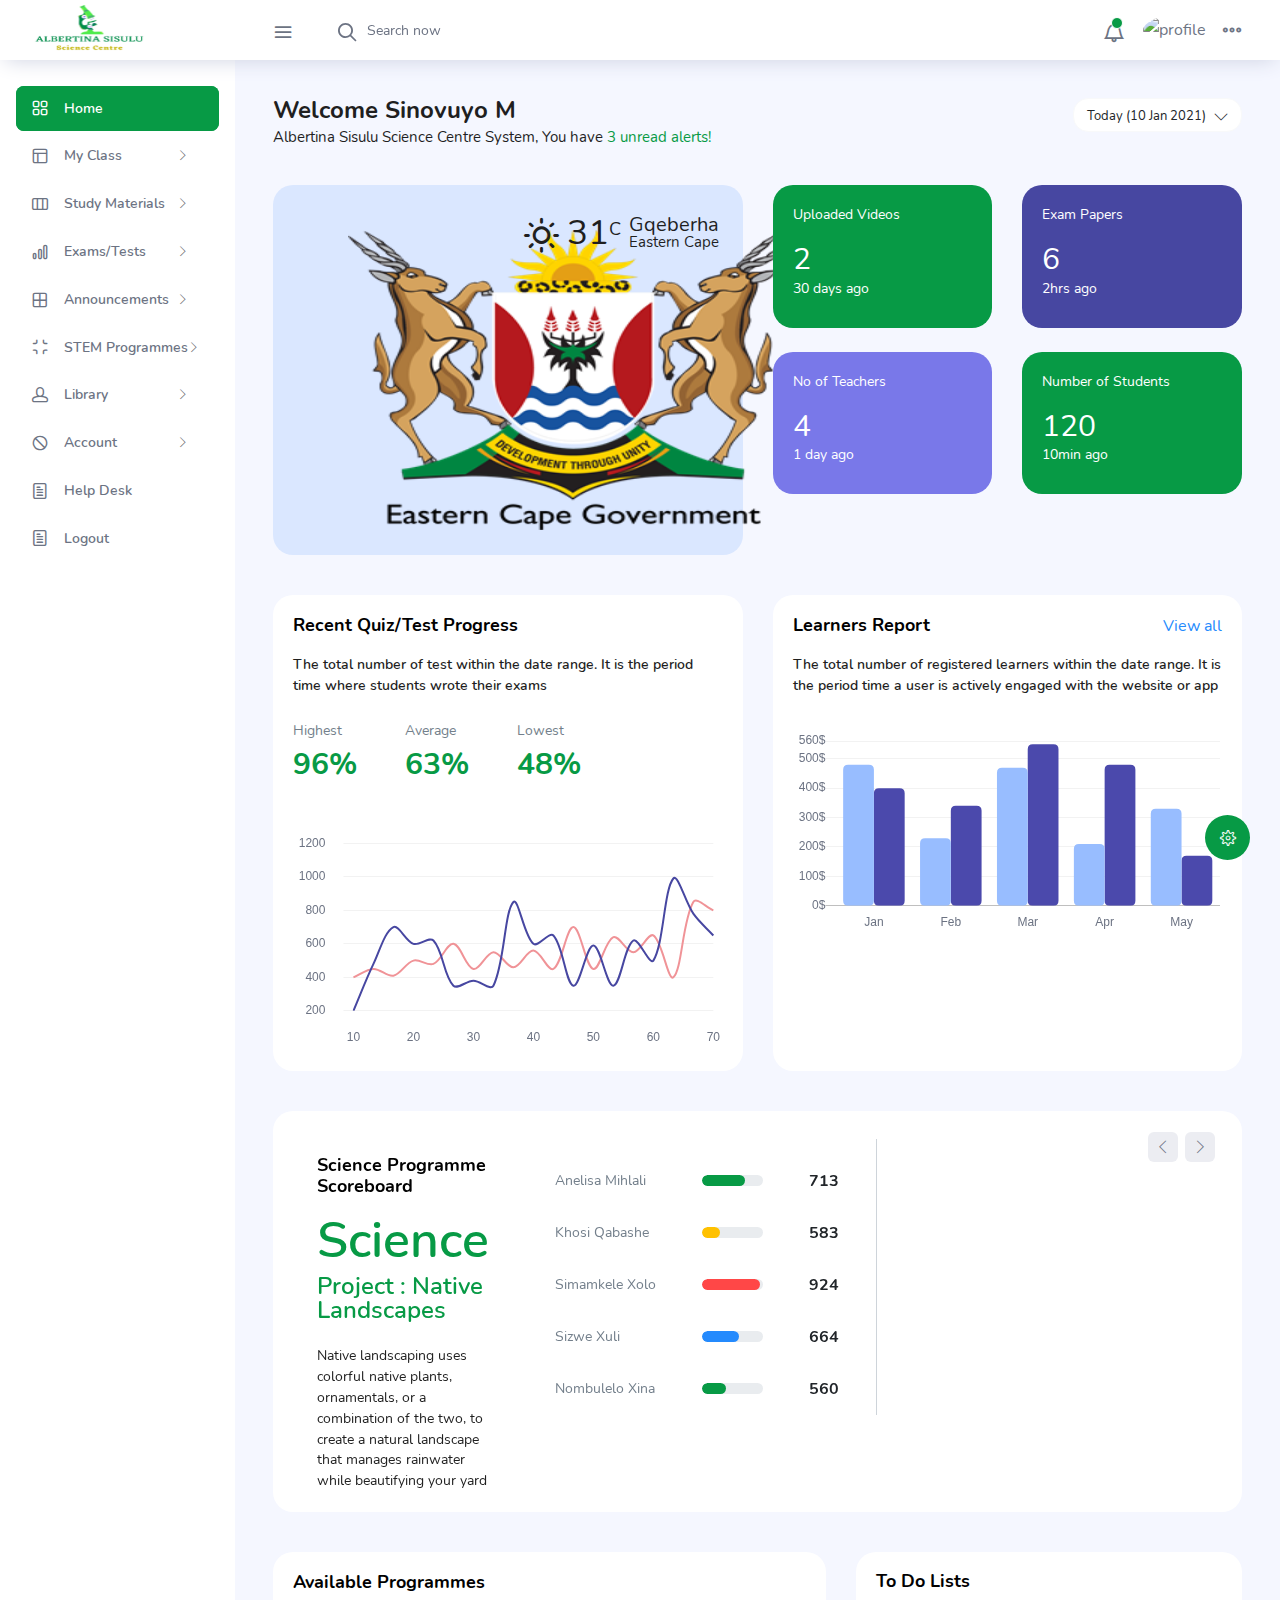
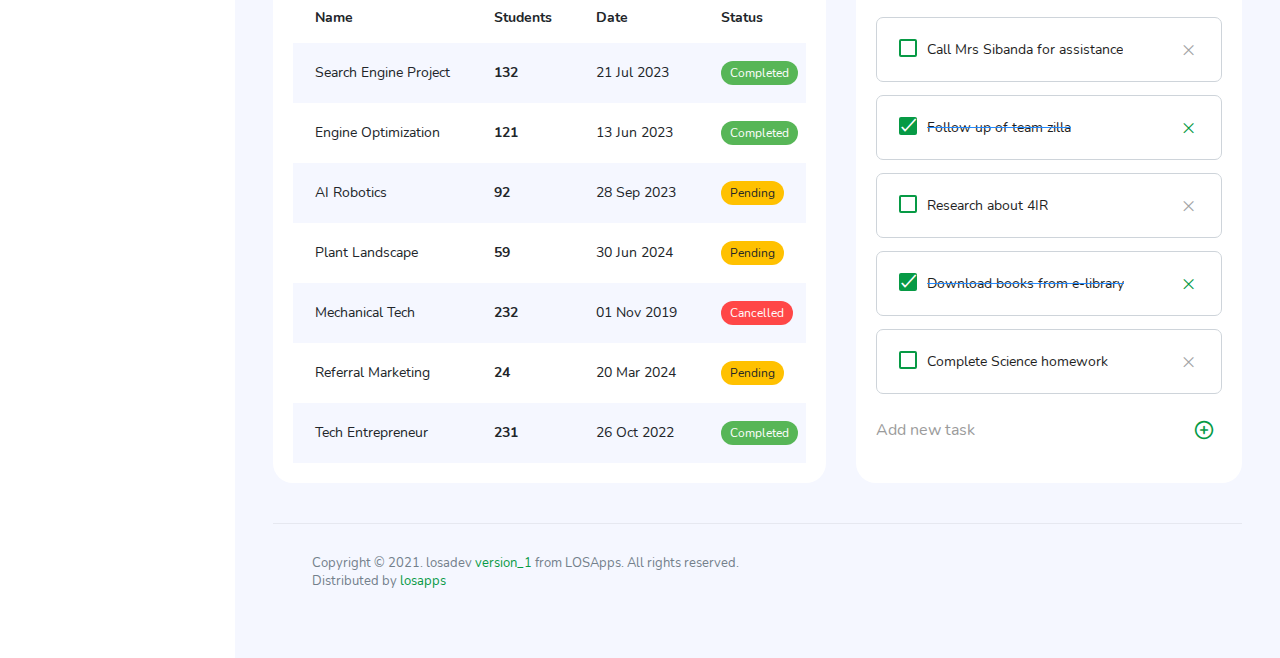
==== index.html @ e1e59cc5 "Fixed slideshow" ====
<!DOCTYPE html>
<html lang="en">

<head>
  <!-- Required meta tags -->
  <meta charset="utf-8">
  <meta name="viewport" content="width=device-width, initial-scale=1, shrink-to-fit=no">
  <title>Centre</title>
  <!-- plugins:css -->
  <link rel="stylesheet" href="vendors/feather/feather.css">
  <link rel="stylesheet" href="vendors/ti-icons/css/themify-icons.css">
  <link rel="stylesheet" href="vendors/css/vendor.bundle.base.css">
  <!-- endinject -->
  <!-- Plugin css for this page -->
  <link rel="stylesheet" href="vendors/datatables.net-bs4/dataTables.bootstrap4.css">
  <link rel="stylesheet" href="vendors/ti-icons/css/themify-icons.css">
  <link rel="stylesheet" type="text/css" href="js/select.dataTables.min.css">
  <!-- End plugin css for this page -->
  <!-- inject:css -->
  <link rel="stylesheet" href="css/vertical-layout-light/style.css">
  <!-- endinject -->
  <link rel="shortcut icon" href="images/favicon.png" />
</head>
<body>
  <div class="container-scroller">
    <!-- partial:partials/_navbar.html -->
    <nav class="navbar col-lg-12 col-12 p-0 fixed-top d-flex flex-row">
      <div class="text-center navbar-brand-wrapper d-flex align-items-center justify-content-center">
        <a class="navbar-brand brand-logo mr-5" href="index.html"><img src="images/logo.png" style="width: 150px;height: 55px;" class="mr-2" alt="logo"/></a>
        <a class="navbar-brand brand-logo-mini" href="index.html"><img src="images/logo.png" alt="logo"/></a>
      </div>
      <div class="navbar-menu-wrapper d-flex align-items-center justify-content-end">
        <button class="navbar-toggler navbar-toggler align-self-center" type="button" data-toggle="minimize">
          <span class="icon-menu"></span>
        </button>
        <ul class="navbar-nav mr-lg-2">
          <li class="nav-item nav-search d-none d-lg-block">
            <div class="input-group">
              <div class="input-group-prepend hover-cursor" id="navbar-search-icon">
                <span class="input-group-text" id="search">
                  <i class="icon-search"></i>
                </span>
              </div>
              <input type="text" class="form-control" id="navbar-search-input" placeholder="Search now" aria-label="search" aria-describedby="search">
            </div>
          </li>
        </ul>
        <ul class="navbar-nav navbar-nav-right">
          <li class="nav-item dropdown">
            <a class="nav-link count-indicator dropdown-toggle" id="notificationDropdown" href="#" data-toggle="dropdown">
              <i class="icon-bell mx-0"></i>
              <span class="count"></span>
            </a>
            <div class="dropdown-menu dropdown-menu-right navbar-dropdown preview-list" aria-labelledby="notificationDropdown">
              <p class="mb-0 font-weight-normal float-left dropdown-header">Notifications</p>
              <a class="dropdown-item preview-item">
                <div class="preview-thumbnail">
                  <div class="preview-icon bg-success">
                    <i class="ti-info-alt mx-0"></i>
                  </div>
                </div>
                <div class="preview-item-content">
                  <h6 class="preview-subject font-weight-normal">Application Error</h6>
                  <p class="font-weight-light small-text mb-0 text-muted">
                    Just now
                  </p>
                </div>
              </a>
              <a class="dropdown-item preview-item">
                <div class="preview-thumbnail">
                  <div class="preview-icon bg-warning">
                    <i class="ti-settings mx-0"></i>
                  </div>
                </div>
                <div class="preview-item-content">
                  <h6 class="preview-subject font-weight-normal">Settings</h6>
                  <p class="font-weight-light small-text mb-0 text-muted">
                    Private message
                  </p>
                </div>
              </a>
              <a class="dropdown-item preview-item">
                <div class="preview-thumbnail">
                  <div class="preview-icon bg-info">
                    <i class="ti-user mx-0"></i>
                  </div>
                </div>
                <div class="preview-item-content">
                  <h6 class="preview-subject font-weight-normal">New user registration</h6>
                  <p class="font-weight-light small-text mb-0 text-muted">
                    2 days ago
                  </p>
                </div>
              </a>
            </div>
          </li>
          <li class="nav-item nav-profile dropdown">
            <a class="nav-link dropdown-toggle" href="#" data-toggle="dropdown" id="profileDropdown">
              <img src="images/faces/face.jpg" alt="profile"/>
            </a>
            <div class="dropdown-menu dropdown-menu-right navbar-dropdown" aria-labelledby="profileDropdown">
              <a class="dropdown-item">
                <i class="ti-settings text-primary"></i>
                Settings
              </a>
              <a class="dropdown-item">
                <i class="ti-power-off text-primary"></i>
                Logout
              </a>
            </div>
          </li>
          <li class="nav-item nav-settings d-none d-lg-flex">
            <a class="nav-link" href="#">
              <i class="icon-ellipsis"></i>
            </a>
          </li>
        </ul>
        <button class="navbar-toggler navbar-toggler-right d-lg-none align-self-center" type="button" data-toggle="offcanvas">
          <span class="icon-menu"></span>
        </button>
      </div>
    </nav>
    <!-- partial -->
    <div class="container-fluid page-body-wrapper">
      <!-- partial:partials/_settings-panel.html -->
      <div class="theme-setting-wrapper">
        <div id="settings-trigger"><i class="ti-settings"></i></div>
        <div id="theme-settings" class="settings-panel">
          <i class="settings-close ti-close"></i>
          <p class="settings-heading">SIDEBAR SKINS</p>
          <div class="sidebar-bg-options selected" id="sidebar-light-theme"><div class="img-ss rounded-circle bg-light border mr-3"></div>Light</div>
          <div class="sidebar-bg-options" id="sidebar-dark-theme"><div class="img-ss rounded-circle bg-dark border mr-3"></div>Dark</div>
          <p class="settings-heading mt-2">HEADER SKINS</p>
          <div class="color-tiles mx-0 px-4">
            <div class="tiles success"></div>
            <div class="tiles warning"></div>
            <div class="tiles danger"></div>
            <div class="tiles info"></div>
            <div class="tiles dark"></div>
            <div class="tiles default"></div>
          </div>
        </div>
      </div>
      <div id="right-sidebar" class="settings-panel">
        <i class="settings-close ti-close"></i>
        <ul class="nav nav-tabs border-top" id="setting-panel" role="tablist">
          <li class="nav-item">
            <a class="nav-link active" id="todo-tab" data-toggle="tab" href="#todo-section" role="tab" aria-controls="todo-section" aria-expanded="true">TO DO LIST</a>
          </li>
          <li class="nav-item">
            <a class="nav-link" id="chats-tab" data-toggle="tab" href="#chats-section" role="tab" aria-controls="chats-section">CHATS</a>
          </li>
        </ul>
        <div class="tab-content" id="setting-content">
          <div class="tab-pane fade show active scroll-wrapper" id="todo-section" role="tabpanel" aria-labelledby="todo-section">
            <div class="add-items d-flex px-3 mb-0">
              <form class="form w-100">
                <div class="form-group d-flex">
                  <input type="text" class="form-control todo-list-input" placeholder="Add To-do">
                  <button type="submit" class="add btn btn-primary todo-list-add-btn" id="add-task">Add</button>
                </div>
              </form>
            </div>
            <div class="list-wrapper px-3">
              <ul class="d-flex flex-column-reverse todo-list">
                <li>
                  <div class="form-check">
                    <label class="form-check-label">
                      <input class="checkbox" type="checkbox">
                      Team review meeting at 3.00 PM
                    </label>
                  </div>
                  <i class="remove ti-close"></i>
                </li>
                <li>
                  <div class="form-check">
                    <label class="form-check-label">
                      <input class="checkbox" type="checkbox">
                      Prepare for presentation
                    </label>
                  </div>
                  <i class="remove ti-close"></i>
                </li>
                <li>
                  <div class="form-check">
                    <label class="form-check-label">
                      <input class="checkbox" type="checkbox">
                      Resolve all the low priority tickets due today
                    </label>
                  </div>
                  <i class="remove ti-close"></i>
                </li>
                <li class="completed">
                  <div class="form-check">
                    <label class="form-check-label">
                      <input class="checkbox" type="checkbox" checked>
                      Schedule meeting for next week
                    </label>
                  </div>
                  <i class="remove ti-close"></i>
                </li>
                <li class="completed">
                  <div class="form-check">
                    <label class="form-check-label">
                      <input class="checkbox" type="checkbox" checked>
                      Project review
                    </label>
                  </div>
                  <i class="remove ti-close"></i>
                </li>
              </ul>
            </div>
            <h4 class="px-3 text-muted mt-5 font-weight-light mb-0">Events</h4>
            <div class="events pt-4 px-3">
              <div class="wrapper d-flex mb-2">
                <i class="ti-control-record text-primary mr-2"></i>
                <span>Feb 11 2018</span>
              </div>
              <p class="mb-0 font-weight-thin text-gray">Creating component page build a js</p>
              <p class="text-gray mb-0">The total number of sessions</p>
            </div>
            <div class="events pt-4 px-3">
              <div class="wrapper d-flex mb-2">
                <i class="ti-control-record text-primary mr-2"></i>
                <span>Feb 7 2018</span>
              </div>
              <p class="mb-0 font-weight-thin text-gray">Meeting with Alisa</p>
              <p class="text-gray mb-0 ">Call Sarah Graves</p>
            </div>
          </div>
          <!-- To do section tab ends -->
          <div class="tab-pane fade" id="chats-section" role="tabpanel" aria-labelledby="chats-section">
            <div class="d-flex align-items-center justify-content-between border-bottom">
              <p class="settings-heading border-top-0 mb-3 pl-3 pt-0 border-bottom-0 pb-0">Friends</p>
              <small class="settings-heading border-top-0 mb-3 pt-0 border-bottom-0 pb-0 pr-3 font-weight-normal">See All</small>
            </div>
            <ul class="chat-list">
              <li class="list active">
                <div class="profile"><img src="images/faces/face1.jpg" alt="image"><span class="online"></span></div>
                <div class="info">
                  <p>Thomas Douglas</p>
                  <p>Available</p>
                </div>
                <small class="text-muted my-auto">19 min</small>
              </li>
              <li class="list">
                <div class="profile"><img src="images/faces/face2.jpg" alt="image"><span class="offline"></span></div>
                <div class="info">
                  <div class="wrapper d-flex">
                    <p>Catherine</p>
                  </div>
                  <p>Away</p>
                </div>
                <div class="badge badge-success badge-pill my-auto mx-2">4</div>
                <small class="text-muted my-auto">23 min</small>
              </li>
              <li class="list">
                <div class="profile"><img src="images/faces/face3.jpg" alt="image"><span class="online"></span></div>
                <div class="info">
                  <p>Daniel Russell</p>
                  <p>Available</p>
                </div>
                <small class="text-muted my-auto">14 min</small>
              </li>
              <li class="list">
                <div class="profile"><img src="images/faces/face4.jpg" alt="image"><span class="offline"></span></div>
                <div class="info">
                  <p>James Richardson</p>
                  <p>Away</p>
                </div>
                <small class="text-muted my-auto">2 min</small>
              </li>
              <li class="list">
                <div class="profile"><img src="images/faces/face5.jpg" alt="image"><span class="online"></span></div>
                <div class="info">
                  <p>Madeline Kennedy</p>
                  <p>Available</p>
                </div>
                <small class="text-muted my-auto">5 min</small>
              </li>
              <li class="list">
                <div class="profile"><img src="images/faces/face6.jpg" alt="image"><span class="online"></span></div>
                <div class="info">
                  <p>Sarah Graves</p>
                  <p>Available</p>
                </div>
                <small class="text-muted my-auto">47 min</small>
              </li>
            </ul>
          </div>
          <!-- chat tab ends -->
        </div>
      </div>
      <!-- partial -->
      <!-- partial:partials/_sidebar.html -->
      <nav class="sidebar sidebar-offcanvas" id="sidebar">
        <ul class="nav">
          <li class="nav-item">
            <a class="nav-link" href="index.html">
              <i class="icon-grid menu-icon"></i>
              <span class="menu-title">Home</span>
            </a>
          </li>
          <li class="nav-item">
            <a class="nav-link" data-toggle="collapse" href="#ui-basic" aria-expanded="false" aria-controls="ui-basic">
              <i class="icon-layout menu-icon"></i>
              <span class="menu-title">My Class</span>
              <i class="menu-arrow"></i>
            </a>
            <div class="collapse" id="ui-basic">
              <ul class="nav flex-column sub-menu">
                <li class="nav-item"> <a class="nav-link" href="pages/ui-features/buttons.html">Classmates</a></li>
                <li class="nav-item"> <a class="nav-link" href="pages/ui-features/dropdowns.html">Teachers</a></li>
                <li class="nav-item"> <a class="nav-link" href="pages/ui-features/typography.html">Subjects</a></li>
                <li class="nav-item"> <a class="nav-link" href="pages/ui-features/typography.html">Progress</a></li>
              </ul>
            </div>
          </li>
          <li class="nav-item">
            <a class="nav-link" data-toggle="collapse" href="#form-elements" aria-expanded="false" aria-controls="form-elements">
              <i class="icon-columns menu-icon"></i>
              <span class="menu-title">Study Materials</span>
              <i class="menu-arrow"></i>
            </a>
            <div class="collapse" id="form-elements">
              <ul class="nav flex-column sub-menu">
                <li class="nav-item"><a class="nav-link" href="pages/forms/basic_elements.html">Past Papers</a></li>
                <li class="nav-item"><a class="nav-link" href="pages/forms/basic_elements.html">Memorandums</a></li>
                <li class="nav-item"><a class="nav-link" href="pages/forms/basic_elements.html">Live Class</a></li>
                <li class="nav-item"><a class="nav-link" href="pages/forms/basic_elements.html">Recordings</a></li>
                <li class="nav-item"><a class="nav-link" href="pages/forms/basic_elements.html">Tutorials</a></li>
              </ul>
            </div>
          </li>
          <li class="nav-item">
            <a class="nav-link" data-toggle="collapse" href="#charts" aria-expanded="false" aria-controls="charts">
              <i class="icon-bar-graph menu-icon"></i>
              <span class="menu-title">Exams/Tests</span>
              <i class="menu-arrow"></i>
            </a>
            <div class="collapse" id="charts">
              <ul class="nav flex-column sub-menu">
                <li class="nav-item"> <a class="nav-link" href="pages/charts/chartjs.html">Class Tests</a></li>
                <li class="nav-item"> <a class="nav-link" href="pages/charts/chartjs.html">Online Tests</a></li>
                <li class="nav-item"> <a class="nav-link" href="pages/charts/chartjs.html">Practice Tests</a></li>
                <li class="nav-item"> <a class="nav-link" href="pages/charts/chartjs.html">Exam Room</a></li>
                <li class="nav-item"> <a class="nav-link" href="pages/charts/chartjs.html">Grades/Results</a></li>
              </ul>
            </div>
          </li>
          <li class="nav-item">
            <a class="nav-link" data-toggle="collapse" href="#tables" aria-expanded="false" aria-controls="tables">
              <i class="icon-grid-2 menu-icon"></i>
              <span class="menu-title">Announcements</span>
              <i class="menu-arrow"></i>
            </a>
            <div class="collapse" id="tables">
              <ul class="nav flex-column sub-menu">
                <li class="nav-item"> <a class="nav-link" href="pages/tables/basic-table.html">Basic table</a></li>
              </ul>
            </div>
          </li>
          <li class="nav-item">
            <a class="nav-link" data-toggle="collapse" href="#icons" aria-expanded="false" aria-controls="icons">
              <i class="icon-contract menu-icon"></i>
              <span class="menu-title">STEM Programmes</span>
              <i class="menu-arrow"></i>
            </a>
            <div class="collapse" id="icons">
              <ul class="nav flex-column sub-menu">
                <li class="nav-item"> <a class="nav-link" href="pages/icons/mdi.html">Science</a></li>
                <li class="nav-item"> <a class="nav-link" href="pages/icons/mdi.html">Technology</a></li>
                <li class="nav-item"> <a class="nav-link" href="pages/icons/mdi.html">Engineering</a></li>
                <li class="nav-item"> <a class="nav-link" href="pages/icons/mdi.html">Mathematics</a></li>
                <li class="nav-item"> <a class="nav-link" href="pages/icons/mdi.html">Other</a></li>
              </ul>
            </div>
          </li>
          <li class="nav-item">
            <a class="nav-link" data-toggle="collapse" href="#auth" aria-expanded="false" aria-controls="auth">
              <i class="icon-head menu-icon"></i>
              <span class="menu-title">Library</span>
              <i class="menu-arrow"></i>
            </a>
            <div class="collapse" id="auth">
              <ul class="nav flex-column sub-menu">
                <li class="nav-item"> <a class="nav-link" href="pages/samples/login.html"> Books </a></li>
                <li class="nav-item"> <a class="nav-link" href="pages/samples/register.html"> Study Groups </a></li>
                <li class="nav-item"> <a class="nav-link" href="pages/samples/register.html"> Join Research </a></li>
              </ul>
            </div>
          </li>
          <li class="nav-item">
            <a class="nav-link" data-toggle="collapse" href="#error" aria-expanded="false" aria-controls="error">
              <i class="icon-ban menu-icon"></i>
              <span class="menu-title">Account</span>
              <i class="menu-arrow"></i>
            </a>
            <div class="collapse" id="error">
              <ul class="nav flex-column sub-menu">
                <li class="nav-item"> <a class="nav-link" href="pages/samples/error-404.html"> Settings </a></li>
                <li class="nav-item"> <a class="nav-link" href="pages/samples/error-500.html"> Profile </a></li>
              </ul>
            </div>
          </li>
          <li class="nav-item">
            <a class="nav-link" href="pages/documentation/documentation.html">
              <i class="icon-paper menu-icon"></i>
              <span class="menu-title">Help Desk</span>
            </a>
          </li>
          <li class="nav-item">
            <a class="nav-link" href="pages/documentation/documentation.html">
              <i class="icon-paper menu-icon"></i>
              <span class="menu-title">Logout</span>
            </a>
          </li>
        </ul>
      </nav>
      <!-- partial -->
      <div class="main-panel">
        <div class="content-wrapper">
          <div class="row">
            <div class="col-md-12 grid-margin">
              <div class="row">
                <div class="col-12 col-xl-8 mb-4 mb-xl-0">
                  <h3 class="font-weight-bold">Welcome Sinovuyo M</h3>
                  <h6 class="font-weight-normal mb-0">Albertina Sisulu Science Centre System, You have <span class="text-primary">3 unread alerts!</span></h6>
                </div>
                <div class="col-12 col-xl-4">
                 <div class="justify-content-end d-flex">
                  <div class="dropdown flex-md-grow-1 flex-xl-grow-0">
                    <button class="btn btn-sm btn-light bg-white dropdown-toggle" type="button" id="dropdownMenuDate2" data-toggle="dropdown" aria-haspopup="true" aria-expanded="true">
                     <i class="mdi mdi-calendar"></i> Today (10 Jan 2021)
                    </button>
                    <div class="dropdown-menu dropdown-menu-right" aria-labelledby="dropdownMenuDate2">
                      <a class="dropdown-item" href="#">January - March</a>
                      <a class="dropdown-item" href="#">March - June</a>
                      <a class="dropdown-item" href="#">June - August</a>
                      <a class="dropdown-item" href="#">August - November</a>
                    </div>
                  </div>
                 </div>
                </div>
              </div>
            </div>
          </div>
          <div class="row">
            <div class="col-md-6 grid-margin stretch-card">
              <div class="card tale-bg">
                <div class="card-people mt-auto">
                  <img src="images/HighDef.png" style="margin-left: 50px; padding: 25px; width: 500px;height: 350px;" alt="people">
                  <div class="weather-info">
                    <div class="d-flex">
                      <div>
                        <h2 class="mb-0 font-weight-normal"><i class="icon-sun mr-2"></i>31<sup>C</sup></h2>
                      </div>
                      <div class="ml-2">
                        <h4 class="location font-weight-normal">Gqeberha</h4>
                        <h6 class="font-weight-normal">Eastern Cape</h6>
                      </div>
                    </div>
                  </div>
                </div>
              </div>
            </div>
            <div class="col-md-6 grid-margin transparent">
              <div class="row">
                <div class="col-md-6 mb-4 stretch-card transparent">
                  <div class="card card-tale">
                    <div class="card-body">
                      <p class="mb-4">Uploaded Videos</p>
                      <p class="fs-30 mb-2">2</p>
                      <p>30 days ago</p>
                    </div>
                  </div>
                </div>
                <div class="col-md-6 mb-4 stretch-card transparent">
                  <div class="card card-dark-blue">
                    <div class="card-body">
                      <p class="mb-4">Exam Papers</p>
                      <p class="fs-30 mb-2">6</p>
                      <p>2hrs ago</p>
                    </div>
                  </div>
                </div>
              </div>
              <div class="row">
                <div class="col-md-6 mb-4 mb-lg-0 stretch-card transparent">
                  <div class="card card-light-blue">
                    <div class="card-body">
                      <p class="mb-4">No of Teachers</p>
                      <p class="fs-30 mb-2">4</p>
                      <p>1 day ago</p>
                    </div>
                  </div>
                </div>
                <div class="col-md-6 stretch-card transparent">
                  <div class="card card-light-danger">
                    <div class="card-body">
                      <p class="mb-4">Number of Students </p>
                      <p class="fs-30 mb-2">120</p>
                      <p>10min ago</p>
                    </div>
                  </div>
                </div>
              </div>
            </div>
          </div>
          <div class="row">
            <div class="col-md-6 grid-margin stretch-card">
              <div class="card">
                <div class="card-body">
                  <p class="card-title">Recent Quiz/Test Progress</p>
                  <p class="font-weight-500">The total number of test within the date range. It is the period time where students wrote their exams</p>
                  <div class="d-flex flex-wrap mb-5">
                    <div class="mr-5 mt-3">
                      <p class="text-muted">Highest</p>
                      <h3 class="text-primary fs-30 font-weight-medium">96%</h3>
                    </div>
                    <div class="mr-5 mt-3">
                      <p class="text-muted">Average</p>
                      <h3 class="text-primary fs-30 font-weight-medium">63%</h3>
                    </div>
                    <div class="mr-5 mt-3">
                      <p class="text-muted">Lowest</p>
                      <h3 class="text-primary fs-30 font-weight-medium">48%</h3>
                    </div>
                     
                  </div>
                  <canvas id="order-chart"></canvas>
                </div>
              </div>
            </div>
            <div class="col-md-6 grid-margin stretch-card">
              <div class="card">
                <div class="card-body">
                 <div class="d-flex justify-content-between">
                  <p class="card-title">Learners Report</p>
                  <a href="#" class="text-info">View all</a>
                 </div>
                  <p class="font-weight-500">The total number of registered learners within the date range. It is the period time a user is actively engaged with the website or app</p>
                  <div id="" class="chartjs-legend mt-4 mb-2"></div>
                  <canvas id="sales-chart"></canvas>
                </div>
              </div>
            </div>
          </div>
          <div class="row">
            <div class="col-md-12 grid-margin stretch-card">
              <div class="card position-relative">
                <div class="card-body">
                  <div id="detailedReports" class="carousel slide detailed-report-carousel position-static pt-2" data-ride="carousel">
                    <div class="carousel-inner">
                      <div class="carousel-item active">
                        <div class="row">
                          <div class="col-md-12 col-xl-3 d-flex flex-column justify-content-start">
                            <div class="ml-xl-4 mt-3">
                            <p class="card-title">Science Programme Scoreboard</p>
                              <h1 class="text-primary"> Science	</h1>
                              <h3 class="font-weight-500 mb-xl-4 text-primary">Project : Native Landscapes</h3>
                              <p class="mb-2 mb-xl-0">Native landscaping uses colorful native plants, ornamentals, or a combination of the two, to create a natural landscape that manages rainwater while beautifying your yard</p>
                            </div>  
                            </div>
                          <div class="col-md-12 col-xl-9">
                            <div class="row">
                              <div class="col-md-6 border-right">
                                <div class="table-responsive mb-3 mb-md-0 mt-3">
                                  <table class="table table-borderless report-table">
                                    <tr>
                                      <td class="text-muted">Anelisa Mihlali</td>
                                      <td class="w-100 px-0">
                                        <div class="progress progress-md mx-4">
                                          <div class="progress-bar bg-primary" role="progressbar" style="width: 70%" aria-valuenow="70" aria-valuemin="0" aria-valuemax="100"></div>
                                        </div>
                                      </td>
                                      <td><h5 class="font-weight-bold mb-0">713</h5></td>
                                    </tr>
                                    <tr>
                                      <td class="text-muted">Khosi Qabashe</td>
                                      <td class="w-100 px-0">
                                        <div class="progress progress-md mx-4">
                                          <div class="progress-bar bg-warning" role="progressbar" style="width: 30%" aria-valuenow="30" aria-valuemin="0" aria-valuemax="100"></div>
                                        </div>
                                      </td>
                                      <td><h5 class="font-weight-bold mb-0">583</h5></td>
                                    </tr>
                                    <tr>
                                      <td class="text-muted">Simamkele Xolo</td>
                                      <td class="w-100 px-0">
                                        <div class="progress progress-md mx-4">
                                          <div class="progress-bar bg-danger" role="progressbar" style="width: 95%" aria-valuenow="95" aria-valuemin="0" aria-valuemax="100"></div>
                                        </div>
                                      </td>
                                      <td><h5 class="font-weight-bold mb-0">924</h5></td>
                                    </tr>
                                    <tr>
                                      <td class="text-muted">Sizwe Xuli</td>
                                      <td class="w-100 px-0">
                                        <div class="progress progress-md mx-4">
                                          <div class="progress-bar bg-info" role="progressbar" style="width: 60%" aria-valuenow="60" aria-valuemin="0" aria-valuemax="100"></div>
                                        </div>
                                      </td>
                                      <td><h5 class="font-weight-bold mb-0">664</h5></td>
                                    </tr>
                                    <tr>
                                      <td class="text-muted">Nombulelo Xina</td>
                                      <td class="w-100 px-0">
                                        <div class="progress progress-md mx-4">
                                          <div class="progress-bar bg-primary" role="progressbar" style="width: 40%" aria-valuenow="40" aria-valuemin="0" aria-valuemax="100"></div>
                                        </div>
                                      </td>
                                      <td><h5 class="font-weight-bold mb-0">560</h5></td>
                                    </tr> 
                                  </table>
                                </div>
                              </div>
                              <div class="col-md-6 mt-3">
                                <canvas id="north-america-chart"></canvas>
                                <div id="north-america-legend"></div>
                              </div>
                            </div>
                          </div>
                        </div>
                      </div>
                      <div class="carousel-item">
                        <div class="row">
                          <div class="col-md-12 col-xl-3 d-flex flex-column justify-content-start">
                            <div class="ml-xl-4 mt-3">
                            <p class="card-title">Engineering Programme Scoreboard</p>
                              <h1 class="text-primary">Engineering</h1>
                              <h3 class="font-weight-500 mb-xl-4 text-primary">Radon Detector</h3>
                              <p class="mb-2 mb-xl-0">This science project has three parts: 1)   building a radiation collector, to capture radioactive particles in the air, and 3) measuring the amount of radioactivity that is present in the air in various areas, such as in the basement of your home</p>
                            </div>  
                            </div>
                          <div class="col-md-12 col-xl-9">
                            <div class="row">
                              <div class="col-md-6 border-right">
                                <div class="table-responsive mb-3 mb-md-0 mt-3">
                                  <table class="table table-borderless report-table">
                                    <tr>
                                      <td class="text-muted">Masango Mbuli</td>
                                      <td class="w-100 px-0">
                                        <div class="progress progress-md mx-4">
                                          <div class="progress-bar bg-primary" role="progressbar" style="width: 70%" aria-valuenow="70" aria-valuemin="0" aria-valuemax="100"></div>
                                        </div>
                                      </td>
                                      <td><h5 class="font-weight-bold mb-0">713</h5></td>
                                    </tr>
                                    <tr>
                                      <td class="text-muted">Lihle Komasi</td>
                                      <td class="w-100 px-0">
                                        <div class="progress progress-md mx-4">
                                          <div class="progress-bar bg-warning" role="progressbar" style="width: 30%" aria-valuenow="30" aria-valuemin="0" aria-valuemax="100"></div>
                                        </div>
                                      </td>
                                      <td><h5 class="font-weight-bold mb-0">583</h5></td>
                                    </tr>
                                    <tr>
                                      <td class="text-muted">Bianca Mathebula</td>
                                      <td class="w-100 px-0">
                                        <div class="progress progress-md mx-4">
                                          <div class="progress-bar bg-danger" role="progressbar" style="width: 95%" aria-valuenow="95" aria-valuemin="0" aria-valuemax="100"></div>
                                        </div>
                                      </td>
                                      <td><h5 class="font-weight-bold mb-0">924</h5></td>
                                    </tr>
                                    <tr>
                                      <td class="text-muted">Ayanda xolo</td>
                                      <td class="w-100 px-0">
                                        <div class="progress progress-md mx-4">
                                          <div class="progress-bar bg-info" role="progressbar" style="width: 60%" aria-valuenow="60" aria-valuemin="0" aria-valuemax="100"></div>
                                        </div>
                                      </td>
                                      <td><h5 class="font-weight-bold mb-0">664</h5></td>
                                    </tr>
                                   
                                    <tr>
                                      <td class="text-muted">Anelisa Khulu</td>
                                      <td class="w-100 px-0">
                                        <div class="progress progress-md mx-4">
                                          <div class="progress-bar bg-danger" role="progressbar" style="width: 75%" aria-valuenow="75" aria-valuemin="0" aria-valuemax="100"></div>
                                        </div>
                                      </td>
                                      <td><h5 class="font-weight-bold mb-0">793</h5></td>
                                    </tr>
                                  </table>
                                </div>
                              </div>
                              <div class="col-md-6 mt-3">
                                <canvas id="south-america-chart"></canvas>
                                <div id="south-america-legend"></div>
                              </div>
                            </div>
                          </div>
                        </div>
                      </div>
                    </div>
                    <a class="carousel-control-prev" href="#detailedReports" role="button" data-slide="prev">
                      <span class="carousel-control-prev-icon" aria-hidden="true"></span>
                      <span class="sr-only">Previous</span>
                    </a>
                    <a class="carousel-control-next" href="#detailedReports" role="button" data-slide="next">
                      <span class="carousel-control-next-icon" aria-hidden="true"></span>
                      <span class="sr-only">Next</span>
                    </a>
                  </div>
                </div>
              </div>
            </div>
          </div>
          <div class="row">
            <div class="col-md-7 grid-margin stretch-card">
              <div class="card">
                <div class="card-body">
                  <p class="card-title mb-0">Available Programmes</p>
                  <div class="table-responsive">
                    <table class="table table-striped table-borderless">
                      <thead>
                        <tr>
                          <th>Name</th>
                          <th>Students</th>
                          <th>Date</th>
                          <th>Status</th>
                        </tr>  
                      </thead>
                      <tbody>
                        <tr>
                          <td>Search Engine Project</td>
                          <td class="font-weight-bold">132</td>
                          <td>21 Jul 2023</td>
                          <td class="font-weight-medium"><div class="badge badge-success">Completed</div></td>
                        </tr>
                        <tr>
                          <td>Engine Optimization</td>
                          <td class="font-weight-bold">121</td>
                          <td>13 Jun 2023</td>
                          <td class="font-weight-medium"><div class="badge badge-success">Completed</div></td>
                        </tr>
                        <tr>
                          <td>AI Robotics</td>
                          <td class="font-weight-bold">92</td>
                          <td>28 Sep 2023</td>
                          <td class="font-weight-medium"><div class="badge badge-warning">Pending</div></td>
                        </tr>
                        <tr>
                          <td>Plant Landscape </td>
                          <td class="font-weight-bold">59</td>
                          <td>30 Jun 2024</td>
                          <td class="font-weight-medium"><div class="badge badge-warning">Pending</div></td>
                        </tr>
                        <tr>
                          <td>Mechanical Tech</td>
                          <td class="font-weight-bold">232</td>
                          <td>01 Nov 2019</td>
                          <td class="font-weight-medium"><div class="badge badge-danger">Cancelled</div></td>
                        </tr>
                        <tr>
                          <td>Referral Marketing</td>
                          <td class="font-weight-bold">24</td>
                          <td>20 Mar 2024</td>
                          <td class="font-weight-medium"><div class="badge badge-warning">Pending</div></td>
                        </tr>
                        <tr>
                          <td>Tech Entrepreneur</td>
                          <td class="font-weight-bold">231</td>
                          <td>26 Oct 2022</td>
                          <td class="font-weight-medium"><div class="badge badge-success">Completed</div></td>
                        </tr>
                      </tbody>
                    </table>
                  </div>
                </div>
              </div>
            </div>
            <div class="col-md-5 grid-margin stretch-card">
							<div class="card">
								<div class="card-body">
									<h4 class="card-title">To Do Lists</h4>
									<div class="list-wrapper pt-2">
										<ul class="d-flex flex-column-reverse todo-list todo-list-custom">
											<li>
												<div class="form-check form-check-flat">
													<label class="form-check-label">
														<input class="checkbox" type="checkbox">
														Complete Science homework
													</label>
												</div>
												<i class="remove ti-close"></i>
											</li>
											<li class="completed">
												<div class="form-check form-check-flat">
													<label class="form-check-label">
														<input class="checkbox" type="checkbox" checked>
														Download books from e-library
													</label>
												</div>
												<i class="remove ti-close"></i>
											</li>
											<li>
												<div class="form-check form-check-flat">
													<label class="form-check-label">
														<input class="checkbox" type="checkbox">
														 Research about 4IR 
													</label>
												</div>
												<i class="remove ti-close"></i>
											</li>
											<li class="completed">
												<div class="form-check form-check-flat">
													<label class="form-check-label">
														<input class="checkbox" type="checkbox" checked>
														Follow up of team zilla
													</label>
												</div>
												<i class="remove ti-close"></i>
											</li>
											<li>
												<div class="form-check form-check-flat">
													<label class="form-check-label">
														<input class="checkbox" type="checkbox">
														Call Mrs Sibanda for assistance 
													</label>
												</div>
												<i class="remove ti-close"></i>
											</li>
										</ul>
                  </div>
                  <div class="add-items d-flex mb-0 mt-2">
										<input type="text" class="form-control todo-list-input"  placeholder="Add new task">
										<button class="add btn btn-icon text-primary todo-list-add-btn bg-transparent"><i class="icon-circle-plus"></i></button>
									</div>
								</div>
							</div>
            </div>
          </div>

<!--           
          <div class="row">
            <div class="col-md-4 stretch-card grid-margin">
              <div class="card">
                <div class="card-body">
                  <p class="card-title mb-0">Projects</p>
                  <div class="table-responsive">
                    <table class="table table-borderless">
                      <thead>
                        <tr>
                          <th class="pl-0  pb-2 border-bottom">Places</th>
                          <th class="border-bottom pb-2">Orders</th>
                          <th class="border-bottom pb-2">Users</th>
                        </tr>
                      </thead>
                      <tbody>
                        <tr>
                          <td class="pl-0">Kentucky</td>
                          <td><p class="mb-0"><span class="font-weight-bold mr-2">65</span>(2.15%)</p></td>
                          <td class="text-muted">65</td>
                        </tr>
                        <tr>
                          <td class="pl-0">Ohio</td>
                          <td><p class="mb-0"><span class="font-weight-bold mr-2">54</span>(3.25%)</p></td>
                          <td class="text-muted">51</td>
                        </tr>
                        <tr>
                          <td class="pl-0">Nevada</td>
                          <td><p class="mb-0"><span class="font-weight-bold mr-2">22</span>(2.22%)</p></td>
                          <td class="text-muted">32</td>
                        </tr>
                        <tr>
                          <td class="pl-0">North Carolina</td>
                          <td><p class="mb-0"><span class="font-weight-bold mr-2">46</span>(3.27%)</p></td>
                          <td class="text-muted">15</td>
                        </tr>
                        <tr>
                          <td class="pl-0">Montana</td>
                          <td><p class="mb-0"><span class="font-weight-bold mr-2">17</span>(1.25%)</p></td>
                          <td class="text-muted">25</td>
                        </tr>
                        <tr>
                          <td class="pl-0">Nevada</td>
                          <td><p class="mb-0"><span class="font-weight-bold mr-2">52</span>(3.11%)</p></td>
                          <td class="text-muted">71</td>
                        </tr>
                        <tr>
                          <td class="pl-0 pb-0">Louisiana</td>
                          <td class="pb-0"><p class="mb-0"><span class="font-weight-bold mr-2">25</span>(1.32%)</p></td>
                          <td class="pb-0">14</td>
                        </tr>
                      </tbody>
                    </table>
                  </div>
                </div>
              </div>
            </div>
            <div class="col-md-4 stretch-card grid-margin">
              <div class="row">
                <div class="col-md-12 grid-margin stretch-card">
                  <div class="card">
                    <div class="card-body">
                      <p class="card-title">Charts</p>
                      <div class="charts-data">
                        <div class="mt-3">
                          <p class="mb-0">Data 1</p>
                          <div class="d-flex justify-content-between align-items-center">
                            <div class="progress progress-md flex-grow-1 mr-4">
                              <div class="progress-bar bg-inf0" role="progressbar" style="width: 95%" aria-valuenow="95" aria-valuemin="0" aria-valuemax="100"></div>
                            </div>
                            <p class="mb-0">5k</p>
                          </div>
                        </div>
                        <div class="mt-3">
                          <p class="mb-0">Data 2</p>
                          <div class="d-flex justify-content-between align-items-center">
                            <div class="progress progress-md flex-grow-1 mr-4">
                              <div class="progress-bar bg-info" role="progressbar" style="width: 35%" aria-valuenow="35" aria-valuemin="0" aria-valuemax="100"></div>
                            </div>
                            <p class="mb-0">1k</p>
                          </div>
                        </div>
                        <div class="mt-3">
                          <p class="mb-0">Data 3</p>
                          <div class="d-flex justify-content-between align-items-center">
                            <div class="progress progress-md flex-grow-1 mr-4">
                              <div class="progress-bar bg-info" role="progressbar" style="width: 48%" aria-valuenow="48" aria-valuemin="0" aria-valuemax="100"></div>
                            </div>
                            <p class="mb-0">992</p>
                          </div>
                        </div>
                        <div class="mt-3">
                          <p class="mb-0">Data 4</p>
                          <div class="d-flex justify-content-between align-items-center">
                            <div class="progress progress-md flex-grow-1 mr-4">
                              <div class="progress-bar bg-info" role="progressbar" style="width: 25%" aria-valuenow="25" aria-valuemin="0" aria-valuemax="100"></div>
                            </div>
                            <p class="mb-0">687</p>
                          </div>
                        </div>
                      </div>  
                    </div>
                  </div>
                </div>
                <div class="col-md-12 stretch-card grid-margin grid-margin-md-0">
                  <div class="card data-icon-card-primary">
                    <div class="card-body">
                      <p class="card-title text-white">Number of Meetings</p>                      
                      <div class="row">
                        <div class="col-8 text-white">
                          <h3>34040</h3>
                          <p class="text-white font-weight-500 mb-0">The total number of sessions within the date range.It is calculated as the sum . </p>
                        </div>
                        <div class="col-4 background-icon">
                        </div>
                      </div>
                    </div>
                  </div>
                </div>
              </div>
            </div>
            <div class="col-md-4 stretch-card grid-margin">
              <div class="card">
                <div class="card-body">
                  <p class="card-title">Notifications</p>
                  <ul class="icon-data-list">
                    <li>
                      <div class="d-flex">
                        <img src="images/faces/face1.jpg" alt="user">
                        <div>
                          <p class="text-info mb-1">Lelethu Camanga</p>
                          <p class="mb-0"> Assignment 1 have been created</p>
                          <small>9:30 am</small>
                        </div>
                      </div>
                    </li>
                    <li>
                      <div class="d-flex">
                        <img src="images/faces/face2.jpg" alt="user">
                        <div>
                          <p class="text-info mb-1">Bongani Xaba</p>
                          <p class="mb-0">You have done a great job #TW111</p>
                          <small>10:30 am</small>
                        </div>
                      </div>
                    </li>
                    <li>
                      <div class="d-flex">
                      <img src="images/faces/face3.jpg" alt="user">
                     <div>
                      <p class="text-info mb-1">Leonard Sibisi</p>
                      <p class="mb-0">Shared a file with you</p>
                      <small>11:30 am</small>
                     </div>
                      </div>
                    </li>
                    <li>
                      <div class="d-flex">
                        <img src="images/faces/face4.jpg" alt="user">
                        <div>
                          <p class="text-info mb-1">George Morrison</p>
                          <p class="mb-0">Sales dashboard have been created</p>
                          <small>8:50 am</small>
                        </div>
                      </div>
                    </li>
                    <li>
                      <div class="d-flex">
                        <img src="images/faces/face5.jpg" alt="user">
                        <div>
                        <p class="text-info mb-1">Ryan Cortez</p>
                        <p class="mb-0">Herbs are fun and easy to grow.</p>
                        <small>9:00 am</small>
                        </div>
                      </div>
                    </li>
                  </ul>
                </div>
              </div>
            </div>
          </div>
          <div class="row">
            <div class="col-md-12 grid-margin stretch-card">
              <div class="card">
                <div class="card-body">
                  <p class="card-title">Advanced Table</p>
                  <div class="row">
                    <div class="col-12">
                      <div class="table-responsive">
                        <table id="example" class="display expandable-table" style="width:100%">
                          <thead>
                            <tr>
                              <th>Quote#</th>
                              <th>Product</th>
                              <th>Business type</th>
                              <th>Policy holder</th>
                              <th>Premium</th>
                              <th>Status</th>
                              <th>Updated at</th>
                              <th></th>
                            </tr>
                          </thead>
                      </table>
                      </div>
                    </div>
                  </div>
                  </div>
                </div>

                
              </div>
            </div>
        </div> -->
        <!-- content-wrapper ends -->
        <!-- partial:partials/_footer.html -->
        <footer class="footer">
          <div class="d-sm-flex justify-content-center justify-content-sm-between">
            <span class="text-muted text-center text-sm-left d-block d-sm-inline-block">Copyright © 2021.  losadev <a href="https://www.bootstrapdash.com/" target="_blank">version_1</a> from LOSApps. All rights reserved.</span>
            <!-- <span class="float-none float-sm-right d-block mt-1 mt-sm-0 text-center">Hand-crafted & made with <i class="ti-heart text-danger ml-1"></i></span> -->
          </div>
          <div class="d-sm-flex justify-content-center justify-content-sm-between">
            <span class="text-muted text-center text-sm-left d-block d-sm-inline-block">Distributed by <a href="https://www.themewagon.com/" target="_blank">losapps</a></span> 
          </div>
        </footer> 
        <!-- partial -->
      </div>
      <!-- main-panel ends -->
    </div>   
    <!-- page-body-wrapper ends -->
  </div>
  <!-- container-scroller -->

  <!-- plugins:js -->
  <script src="vendors/js/vendor.bundle.base.js"></script>
  <!-- endinject -->
  <!-- Plugin js for this page -->
  <script src="vendors/chart.js/Chart.min.js"></script>
  <script src="vendors/datatables.net/jquery.dataTables.js"></script>
  <script src="vendors/datatables.net-bs4/dataTables.bootstrap4.js"></script>
  <script src="js/dataTables.select.min.js"></script>

  <!-- End plugin js for this page -->
  <!-- inject:js -->
  <script src="js/off-canvas.js"></script>
  <script src="js/hoverable-collapse.js"></script>
  <script src="js/template.js"></script>
  <script src="js/settings.js"></script>
  <script src="js/todolist.js"></script>
  <!-- endinject -->
  <!-- Custom js for this page-->
  <script src="js/dashboard.js"></script>
  <script src="js/Chart.roundedBarCharts.js"></script>
  <!-- End custom js for this page-->
</body>

</html>
---- vendors/feather/feather.css ----
@charset "UTF-8";
 
@font-face {
  font-family: "feather";
  src:url("fonts/feather-webfont.eot");
  src:url("fonts/feather-webfont.eot?#iefix") format("embedded-opentype"),
    url("fonts/feather-webfont.woff") format("woff"),
    url("fonts/feather-webfont.ttf") format("truetype"),
    url("fonts/feather-webfont.svg#feather") format("svg");
  font-weight: normal;
  font-style: normal;
}

/* Character Mapping Method */
 
[data-icon]:before {
  display: inline-block;
  font-family: "feather";
  content: attr(data-icon);
  font-style: normal;
  font-weight: normal;
  font-variant: normal;
  text-transform: none;
  speak: none;
  line-height: 1;
  -webkit-font-smoothing: antialiased;
  -moz-osx-font-smoothing: grayscale;
}

/* CSS Class Mapping Method */
 
[class^="icon-"],
[class*=" icon-"] {
  display: inline-block;
  font-family: "feather";
  font-style: normal;
  font-weight: normal;
  font-variant: normal;
  text-transform: none;
  speak: none;
  line-height: 1;
  -webkit-font-smoothing: antialiased;
  -moz-osx-font-smoothing: grayscale;
}

.icon-eye:before {
  content: "\e000";
}

.icon-paper-clip:before {
  content: "\e001";
}

.icon-mail:before {
  content: "\e002";
}

.icon-mail:before {
  content: "\e002";
}

.icon-toggle:before {
  content: "\e003";
}

.icon-layout:before {
  content: "\e004";
}

.icon-link:before {
  content: "\e005";
}

.icon-bell:before {
  content: "\e006";
}

.icon-lock:before {
  content: "\e007";
}

.icon-unlock:before {
  content: "\e008";
}

.icon-ribbon:before {
  content: "\e009";
}

.icon-image:before {
  content: "\e010";
}

.icon-signal:before {
  content: "\e011";
}

.icon-target:before {
  content: "\e012";
}

.icon-clipboard:before {
  content: "\e013";
}

.icon-clock:before {
  content: "\e014";
}

.icon-clock:before {
  content: "\e014";
}

.icon-watch:before {
  content: "\e015";
}

.icon-air-play:before {
  content: "\e016";
}

.icon-camera:before {
  content: "\e017";
}

.icon-video:before {
  content: "\e018";
}

.icon-disc:before {
  content: "\e019";
}

.icon-printer:before {
  content: "\e020";
}

.icon-monitor:before {
  content: "\e021";
}

.icon-server:before {
  content: "\e022";
}

.icon-cog:before {
  content: "\e023";
}

.icon-heart:before {
  content: "\e024";
}

.icon-paragraph:before {
  content: "\e025";
}

.icon-align-justify:before {
  content: "\e026";
}

.icon-align-left:before {
  content: "\e027";
}

.icon-align-center:before {
  content: "\e028";
}

.icon-align-right:before {
  content: "\e029";
}

.icon-book:before {
  content: "\e030";
}

.icon-layers:before {
  content: "\e031";
}

.icon-stack:before {
  content: "\e032";
}

.icon-stack-2:before {
  content: "\e033";
}

.icon-paper:before {
  content: "\e034";
}

.icon-paper-stack:before {
  content: "\e035";
}

.icon-search:before {
  content: "\e036";
}

.icon-zoom-in:before {
  content: "\e037";
}

.icon-zoom-out:before {
  content: "\e038";
}

.icon-reply:before {
  content: "\e039";
}

.icon-circle-plus:before {
  content: "\e040";
}

.icon-circle-minus:before {
  content: "\e041";
}

.icon-circle-check:before {
  content: "\e042";
}

.icon-circle-cross:before {
  content: "\e043";
}

.icon-square-plus:before {
  content: "\e044";
}

.icon-square-minus:before {
  content: "\e045";
}

.icon-square-check:before {
  content: "\e046";
}

.icon-square-cross:before {
  content: "\e047";
}

.icon-microphone:before {
  content: "\e048";
}

.icon-record:before {
  content: "\e049";
}

.icon-skip-back:before {
  content: "\e050";
}

.icon-rewind:before {
  content: "\e051";
}

.icon-play:before {
  content: "\e052";
}

.icon-pause:before {
  content: "\e053";
}

.icon-stop:before {
  content: "\e054";
}

.icon-fast-forward:before {
  content: "\e055";
}

.icon-skip-forward:before {
  content: "\e056";
}

.icon-shuffle:before {
  content: "\e057";
}

.icon-repeat:before {
  content: "\e058";
}

.icon-folder:before {
  content: "\e059";
}

.icon-umbrella:before {
  content: "\e060";
}

.icon-moon:before {
  content: "\e061";
}

.icon-thermometer:before {
  content: "\e062";
}

.icon-drop:before {
  content: "\e063";
}

.icon-sun:before {
  content: "\e064";
}

.icon-cloud:before {
  content: "\e065";
}

.icon-cloud-upload:before {
  content: "\e066";
}

.icon-cloud-download:before {
  content: "\e067";
}

.icon-upload:before {
  content: "\e068";
}

.icon-download:before {
  content: "\e069";
}

.icon-location:before {
  content: "\e070";
}

.icon-location-2:before {
  content: "\e071";
}

.icon-map:before {
  content: "\e072";
}

.icon-battery:before {
  content: "\e073";
}

.icon-head:before {
  content: "\e074";
}

.icon-briefcase:before {
  content: "\e075";
}

.icon-speech-bubble:before {
  content: "\e076";
}

.icon-anchor:before {
  content: "\e077";
}

.icon-globe:before {
  content: "\e078";
}

.icon-box:before {
  content: "\e079";
}

.icon-reload:before {
  content: "\e080";
}

.icon-share:before {
  content: "\e081";
}

.icon-marquee:before {
  content: "\e082";
}

.icon-marquee-plus:before {
  content: "\e083";
}

.icon-marquee-minus:before {
  content: "\e084";
}

.icon-tag:before {
  content: "\e085";
}

.icon-power:before {
  content: "\e086";
}

.icon-command:before {
  content: "\e087";
}

.icon-alt:before {
  content: "\e088";
}

.icon-esc:before {
  content: "\e089";
}

.icon-bar-graph:before {
  content: "\e090";
}

.icon-bar-graph-2:before {
  content: "\e091";
}

.icon-pie-graph:before {
  content: "\e092";
}

.icon-star:before {
  content: "\e093";
}

.icon-arrow-left:before {
  content: "\e094";
}

.icon-arrow-right:before {
  content: "\e095";
}

.icon-arrow-up:before {
  content: "\e096";
}

.icon-arrow-down:before {
  content: "\e097";
}

.icon-volume:before {
  content: "\e098";
}

.icon-mute:before {
  content: "\e099";
}

.icon-content-right:before {
  content: "\e100";
}

.icon-content-left:before {
  content: "\e101";
}

.icon-grid:before {
  content: "\e102";
}

.icon-grid-2:before {
  content: "\e103";
}

.icon-columns:before {
  content: "\e104";
}

.icon-loader:before {
  content: "\e105";
}

.icon-bag:before {
  content: "\e106";
}

.icon-ban:before {
  content: "\e107";
}

.icon-flag:before {
  content: "\e108";
}

.icon-trash:before {
  content: "\e109";
}

.icon-expand:before {
  content: "\e110";
}

.icon-contract:before {
  content: "\e111";
}

.icon-maximize:before {
  content: "\e112";
}

.icon-minimize:before {
  content: "\e113";
}

.icon-plus:before {
  content: "\e114";
}

.icon-minus:before {
  content: "\e115";
}

.icon-check:before {
  content: "\e116";
}

.icon-cross:before {
  content: "\e117";
}

.icon-move:before {
  content: "\e118";
}

.icon-delete:before {
  content: "\e119";
}

.icon-menu:before {
  content: "\e120";
}

.icon-archive:before {
  content: "\e121";
}

.icon-inbox:before {
  content: "\e122";
}

.icon-outbox:before {
  content: "\e123";
}

.icon-file:before {
  content: "\e124";
}

.icon-file-add:before {
  content: "\e125";
}

.icon-file-subtract:before {
  content: "\e126";
}

.icon-help:before {
  content: "\e127";
}

.icon-open:before {
  content: "\e128";
}

.icon-ellipsis:before {
  content: "\e129";
}
---- vendors/ti-icons/css/themify-icons.css ----
@font-face {
	font-family: 'themify';
	src:url('../fonts/themify.eot');
	src:url('../fonts/themify.eot?#iefix') format('embedded-opentype'),
		url('../fonts/themify.woff') format('woff'),
		url('../fonts/themify.ttf') format('truetype'),
		url('../fonts/themify.svg') format('svg');
	font-weight: normal;
	font-style: normal;
}

[class^="ti-"], [class*=" ti-"] {
	font-family: 'themify';
	speak: none;
	font-style: normal;
	font-weight: normal;
	font-variant: normal;
	text-transform: none;
	line-height: 1;

	/* Better Font Rendering =========== */
	-webkit-font-smoothing: antialiased;
	-moz-osx-font-smoothing: grayscale;
}

.ti-wand:before {
	content: "\e600";
}
.ti-volume:before {
	content: "\e601";
}
.ti-user:before {
	content: "\e602";
}
.ti-unlock:before {
	content: "\e603";
}
.ti-unlink:before {
	content: "\e604";
}
.ti-trash:before {
	content: "\e605";
}
.ti-thought:before {
	content: "\e606";
}
.ti-target:before {
	content: "\e607";
}
.ti-tag:before {
	content: "\e608";
}
.ti-tablet:before {
	content: "\e609";
}
.ti-star:before {
	content: "\e60a";
}
.ti-spray:before {
	content: "\e60b";
}
.ti-signal:before {
	content: "\e60c";
}
.ti-shopping-cart:before {
	content: "\e60d";
}
.ti-shopping-cart-full:before {
	content: "\e60e";
}
.ti-settings:before {
	content: "\e60f";
}
.ti-search:before {
	content: "\e610";
}
.ti-zoom-in:before {
	content: "\e611";
}
.ti-zoom-out:before {
	content: "\e612";
}
.ti-cut:before {
	content: "\e613";
}
.ti-ruler:before {
	content: "\e614";
}
.ti-ruler-pencil:before {
	content: "\e615";
}
.ti-ruler-alt:before {
	content: "\e616";
}
.ti-bookmark:before {
	content: "\e617";
}
.ti-bookmark-alt:before {
	content: "\e618";
}
.ti-reload:before {
	content: "\e619";
}
.ti-plus:before {
	content: "\e61a";
}
.ti-pin:before {
	content: "\e61b";
}
.ti-pencil:before {
	content: "\e61c";
}
.ti-pencil-alt:before {
	content: "\e61d";
}
.ti-paint-roller:before {
	content: "\e61e";
}
.ti-paint-bucket:before {
	content: "\e61f";
}
.ti-na:before {
	content: "\e620";
}
.ti-mobile:before {
	content: "\e621";
}
.ti-minus:before {
	content: "\e622";
}
.ti-medall:before {
	content: "\e623";
}
.ti-medall-alt:before {
	content: "\e624";
}
.ti-marker:before {
	content: "\e625";
}
.ti-marker-alt:before {
	content: "\e626";
}
.ti-arrow-up:before {
	content: "\e627";
}
.ti-arrow-right:before {
	content: "\e628";
}
.ti-arrow-left:before {
	content: "\e629";
}
.ti-arrow-down:before {
	content: "\e62a";
}
.ti-lock:before {
	content: "\e62b";
}
.ti-location-arrow:before {
	content: "\e62c";
}
.ti-link:before {
	content: "\e62d";
}
.ti-layout:before {
	content: "\e62e";
}
.ti-layers:before {
	content: "\e62f";
}
.ti-layers-alt:before {
	content: "\e630";
}
.ti-key:before {
	content: "\e631";
}
.ti-import:before {
	content: "\e632";
}
.ti-image:before {
	content: "\e633";
}
.ti-heart:before {
	content: "\e634";
}
.ti-heart-broken:before {
	content: "\e635";
}
.ti-hand-stop:before {
	content: "\e636";
}
.ti-hand-open:before {
	content: "\e637";
}
.ti-hand-drag:before {
	content: "\e638";
}
.ti-folder:before {
	content: "\e639";
}
.ti-flag:before {
	content: "\e63a";
}
.ti-flag-alt:before {
	content: "\e63b";
}
.ti-flag-alt-2:before {
	content: "\e63c";
}
.ti-eye:before {
	content: "\e63d";
}
.ti-export:before {
	content: "\e63e";
}
.ti-exchange-vertical:before {
	content: "\e63f";
}
.ti-desktop:before {
	content: "\e640";
}
.ti-cup:before {
	content: "\e641";
}
.ti-crown:before {
	content: "\e642";
}
.ti-comments:before {
	content: "\e643";
}
.ti-comment:before {
	content: "\e644";
}
.ti-comment-alt:before {
	content: "\e645";
}
.ti-close:before {
	content: "\e646";
}
.ti-clip:before {
	content: "\e647";
}
.ti-angle-up:before {
	content: "\e648";
}
.ti-angle-right:before {
	content: "\e649";
}
.ti-angle-left:before {
	content: "\e64a";
}
.ti-angle-down:before {
	content: "\e64b";
}
.ti-check:before {
	content: "\e64c";
}
.ti-check-box:before {
	content: "\e64d";
}
.ti-camera:before {
	content: "\e64e";
}
.ti-announcement:before {
	content: "\e64f";
}
.ti-brush:before {
	content: "\e650";
}
.ti-briefcase:before {
	content: "\e651";
}
.ti-bolt:before {
	content: "\e652";
}
.ti-bolt-alt:before {
	content: "\e653";
}
.ti-blackboard:before {
	content: "\e654";
}
.ti-bag:before {
	content: "\e655";
}
.ti-move:before {
	content: "\e656";
}
.ti-arrows-vertical:before {
	content: "\e657";
}
.ti-arrows-horizontal:before {
	content: "\e658";
}
.ti-fullscreen:before {
	content: "\e659";
}
.ti-arrow-top-right:before {
	content: "\e65a";
}
.ti-arrow-top-left:before {
	content: "\e65b";
}
.ti-arrow-circle-up:before {
	content: "\e65c";
}
.ti-arrow-circle-right:before {
	content: "\e65d";
}
.ti-arrow-circle-left:before {
	content: "\e65e";
}
.ti-arrow-circle-down:before {
	content: "\e65f";
}
.ti-angle-double-up:before {
	content: "\e660";
}
.ti-angle-double-right:before {
	content: "\e661";
}
.ti-angle-double-left:before {
	content: "\e662";
}
.ti-angle-double-down:before {
	content: "\e663";
}
.ti-zip:before {
	content: "\e664";
}
.ti-world:before {
	content: "\e665";
}
.ti-wheelchair:before {
	content: "\e666";
}
.ti-view-list:before {
	content: "\e667";
}
.ti-view-list-alt:before {
	content: "\e668";
}
.ti-view-grid:before {
	content: "\e669";
}
.ti-uppercase:before {
	content: "\e66a";
}
.ti-upload:before {
	content: "\e66b";
}
.ti-underline:before {
	content: "\e66c";
}
.ti-truck:before {
	content: "\e66d";
}
.ti-timer:before {
	content: "\e66e";
}
.ti-ticket:before {
	content: "\e66f";
}
.ti-thumb-up:before {
	content: "\e670";
}
.ti-thumb-down:before {
	content: "\e671";
}
.ti-text:before {
	content: "\e672";
}
.ti-stats-up:before {
	content: "\e673";
}
.ti-stats-down:before {
	content: "\e674";
}
.ti-split-v:before {
	content: "\e675";
}
.ti-split-h:before {
	content: "\e676";
}
.ti-smallcap:before {
	content: "\e677";
}
.ti-shine:before {
	content: "\e678";
}
.ti-shift-right:before {
	content: "\e679";
}
.ti-shift-left:before {
	content: "\e67a";
}
.ti-shield:before {
	content: "\e67b";
}
.ti-notepad:before {
	content: "\e67c";
}
.ti-server:before {
	content: "\e67d";
}
.ti-quote-right:before {
	content: "\e67e";
}
.ti-quote-left:before {
	content: "\e67f";
}
.ti-pulse:before {
	content: "\e680";
}
.ti-printer:before {
	content: "\e681";
}
.ti-power-off:before {
	content: "\e682";
}
.ti-plug:before {
	content: "\e683";
}
.ti-pie-chart:before {
	content: "\e684";
}
.ti-paragraph:before {
	content: "\e685";
}
.ti-panel:before {
	content: "\e686";
}
.ti-package:before {
	content: "\e687";
}
.ti-music:before {
	content: "\e688";
}
.ti-music-alt:before {
	content: "\e689";
}
.ti-mouse:before {
	content: "\e68a";
}
.ti-mouse-alt:before {
	content: "\e68b";
}
.ti-money:before {
	content: "\e68c";
}
.ti-microphone:before {
	content: "\e68d";
}
.ti-menu:before {
	content: "\e68e";
}
.ti-menu-alt:before {
	content: "\e68f";
}
.ti-map:before {
	content: "\e690";
}
.ti-map-alt:before {
	content: "\e691";
}
.ti-loop:before {
	content: "\e692";
}
.ti-location-pin:before {
	content: "\e693";
}
.ti-list:before {
	content: "\e694";
}
.ti-light-bulb:before {
	content: "\e695";
}
.ti-Italic:before {
	content: "\e696";
}
.ti-info:before {
	content: "\e697";
}
.ti-infinite:before {
	content: "\e698";
}
.ti-id-badge:before {
	content: "\e699";
}
.ti-hummer:before {
	content: "\e69a";
}
.ti-home:before {
	content: "\e69b";
}
.ti-help:before {
	content: "\e69c";
}
.ti-headphone:before {
	content: "\e69d";
}
.ti-harddrives:before {
	content: "\e69e";
}
.ti-harddrive:before {
	content: "\e69f";
}
.ti-gift:before {
	content: "\e6a0";
}
.ti-game:before {
	content: "\e6a1";
}
.ti-filter:before {
	content: "\e6a2";
}
.ti-files:before {
	content: "\e6a3";
}
.ti-file:before {
	content: "\e6a4";
}
.ti-eraser:before {
	content: "\e6a5";
}
.ti-envelope:before {
	content: "\e6a6";
}
.ti-download:before {
	content: "\e6a7";
}
.ti-direction:before {
	content: "\e6a8";
}
.ti-direction-alt:before {
	content: "\e6a9";
}
.ti-dashboard:before {
	content: "\e6aa";
}
.ti-control-stop:before {
	content: "\e6ab";
}
.ti-control-shuffle:before {
	content: "\e6ac";
}
.ti-control-play:before {
	content: "\e6ad";
}
.ti-control-pause:before {
	content: "\e6ae";
}
.ti-control-forward:before {
	content: "\e6af";
}
.ti-control-backward:before {
	content: "\e6b0";
}
.ti-cloud:before {
	content: "\e6b1";
}
.ti-cloud-up:before {
	content: "\e6b2";
}
.ti-cloud-down:before {
	content: "\e6b3";
}
.ti-clipboard:before {
	content: "\e6b4";
}
.ti-car:before {
	content: "\e6b5";
}
.ti-calendar:before {
	content: "\e6b6";
}
.ti-book:before {
	content: "\e6b7";
}
.ti-bell:before {
	content: "\e6b8";
}
.ti-basketball:before {
	content: "\e6b9";
}
.ti-bar-chart:before {
	content: "\e6ba";
}
.ti-bar-chart-alt:before {
	content: "\e6bb";
}
.ti-back-right:before {
	content: "\e6bc";
}
.ti-back-left:before {
	content: "\e6bd";
}
.ti-arrows-corner:before {
	content: "\e6be";
}
.ti-archive:before {
	content: "\e6bf";
}
.ti-anchor:before {
	content: "\e6c0";
}
.ti-align-right:before {
	content: "\e6c1";
}
.ti-align-left:before {
	content: "\e6c2";
}
.ti-align-justify:before {
	content: "\e6c3";
}
.ti-align-center:before {
	content: "\e6c4";
}
.ti-alert:before {
	content: "\e6c5";
}
.ti-alarm-clock:before {
	content: "\e6c6";
}
.ti-agenda:before {
	content: "\e6c7";
}
.ti-write:before {
	content: "\e6c8";
}
.ti-window:before {
	content: "\e6c9";
}
.ti-widgetized:before {
	content: "\e6ca";
}
.ti-widget:before {
	content: "\e6cb";
}
.ti-widget-alt:before {
	content: "\e6cc";
}
.ti-wallet:before {
	content: "\e6cd";
}
.ti-video-clapper:before {
	content: "\e6ce";
}
.ti-video-camera:before {
	content: "\e6cf";
}
.ti-vector:before {
	content: "\e6d0";
}
.ti-themify-logo:before {
	content: "\e6d1";
}
.ti-themify-favicon:before {
	content: "\e6d2";
}
.ti-themify-favicon-alt:before {
	content: "\e6d3";
}
.ti-support:before {
	content: "\e6d4";
}
.ti-stamp:before {
	content: "\e6d5";
}
.ti-split-v-alt:before {
	content: "\e6d6";
}
.ti-slice:before {
	content: "\e6d7";
}
.ti-shortcode:before {
	content: "\e6d8";
}
.ti-shift-right-alt:before {
	content: "\e6d9";
}
.ti-shift-left-alt:before {
	content: "\e6da";
}
.ti-ruler-alt-2:before {
	content: "\e6db";
}
.ti-receipt:before {
	content: "\e6dc";
}
.ti-pin2:before {
	content: "\e6dd";
}
.ti-pin-alt:before {
	content: "\e6de";
}
.ti-pencil-alt2:before {
	content: "\e6df";
}
.ti-palette:before {
	content: "\e6e0";
}
.ti-more:before {
	content: "\e6e1";
}
.ti-more-alt:before {
	content: "\e6e2";
}
.ti-microphone-alt:before {
	content: "\e6e3";
}
.ti-magnet:before {
	content: "\e6e4";
}
.ti-line-double:before {
	content: "\e6e5";
}
.ti-line-dotted:before {
	content: "\e6e6";
}
.ti-line-dashed:before {
	content: "\e6e7";
}
.ti-layout-width-full:before {
	content: "\e6e8";
}
.ti-layout-width-default:before {
	content: "\e6e9";
}
.ti-layout-width-default-alt:before {
	content: "\e6ea";
}
.ti-layout-tab:before {
	content: "\e6eb";
}
.ti-layout-tab-window:before {
	content: "\e6ec";
}
.ti-layout-tab-v:before {
	content: "\e6ed";
}
.ti-layout-tab-min:before {
	content: "\e6ee";
}
.ti-layout-slider:before {
	content: "\e6ef";
}
.ti-layout-slider-alt:before {
	content: "\e6f0";
}
.ti-layout-sidebar-right:before {
	content: "\e6f1";
}
.ti-layout-sidebar-none:before {
	content: "\e6f2";
}
.ti-layout-sidebar-left:before {
	content: "\e6f3";
}
.ti-layout-placeholder:before {
	content: "\e6f4";
}
.ti-layout-menu:before {
	content: "\e6f5";
}
.ti-layout-menu-v:before {
	content: "\e6f6";
}
.ti-layout-menu-separated:before {
	content: "\e6f7";
}
.ti-layout-menu-full:before {
	content: "\e6f8";
}
.ti-layout-media-right-alt:before {
	content: "\e6f9";
}
.ti-layout-media-right:before {
	content: "\e6fa";
}
.ti-layout-media-overlay:before {
	content: "\e6fb";
}
.ti-layout-media-overlay-alt:before {
	content: "\e6fc";
}
.ti-layout-media-overlay-alt-2:before {
	content: "\e6fd";
}
.ti-layout-media-left-alt:before {
	content: "\e6fe";
}
.ti-layout-media-left:before {
	content: "\e6ff";
}
.ti-layout-media-center-alt:before {
	content: "\e700";
}
.ti-layout-media-center:before {
	content: "\e701";
}
.ti-layout-list-thumb:before {
	content: "\e702";
}
.ti-layout-list-thumb-alt:before {
	content: "\e703";
}
.ti-layout-list-post:before {
	content: "\e704";
}
.ti-layout-list-large-image:before {
	content: "\e705";
}
.ti-layout-line-solid:before {
	content: "\e706";
}
.ti-layout-grid4:before {
	content: "\e707";
}
.ti-layout-grid3:before {
	content: "\e708";
}
.ti-layout-grid2:before {
	content: "\e709";
}
.ti-layout-grid2-thumb:before {
	content: "\e70a";
}
.ti-layout-cta-right:before {
	content: "\e70b";
}
.ti-layout-cta-left:before {
	content: "\e70c";
}
.ti-layout-cta-center:before {
	content: "\e70d";
}
.ti-layout-cta-btn-right:before {
	content: "\e70e";
}
.ti-layout-cta-btn-left:before {
	content: "\e70f";
}
.ti-layout-column4:before {
	content: "\e710";
}
.ti-layout-column3:before {
	content: "\e711";
}
.ti-layout-column2:before {
	content: "\e712";
}
.ti-layout-accordion-separated:before {
	content: "\e713";
}
.ti-layout-accordion-merged:before {
	content: "\e714";
}
.ti-layout-accordion-list:before {
	content: "\e715";
}
.ti-ink-pen:before {
	content: "\e716";
}
.ti-info-alt:before {
	content: "\e717";
}
.ti-help-alt:before {
	content: "\e718";
}
.ti-headphone-alt:before {
	content: "\e719";
}
.ti-hand-point-up:before {
	content: "\e71a";
}
.ti-hand-point-right:before {
	content: "\e71b";
}
.ti-hand-point-left:before {
	content: "\e71c";
}
.ti-hand-point-down:before {
	content: "\e71d";
}
.ti-gallery:before {
	content: "\e71e";
}
.ti-face-smile:before {
	content: "\e71f";
}
.ti-face-sad:before {
	content: "\e720";
}
.ti-credit-card:before {
	content: "\e721";
}
.ti-control-skip-forward:before {
	content: "\e722";
}
.ti-control-skip-backward:before {
	content: "\e723";
}
.ti-control-record:before {
	content: "\e724";
}
.ti-control-eject:before {
	content: "\e725";
}
.ti-comments-smiley:before {
	content: "\e726";
}
.ti-brush-alt:before {
	content: "\e727";
}
.ti-youtube:before {
	content: "\e728";
}
.ti-vimeo:before {
	content: "\e729";
}
.ti-twitter:before {
	content: "\e72a";
}
.ti-time:before {
	content: "\e72b";
}
.ti-tumblr:before {
	content: "\e72c";
}
.ti-skype:before {
	content: "\e72d";
}
.ti-share:before {
	content: "\e72e";
}
.ti-share-alt:before {
	content: "\e72f";
}
.ti-rocket:before {
	content: "\e730";
}
.ti-pinterest:before {
	content: "\e731";
}
.ti-new-window:before {
	content: "\e732";
}
.ti-microsoft:before {
	content: "\e733";
}
.ti-list-ol:before {
	content: "\e734";
}
.ti-linkedin:before {
	content: "\e735";
}
.ti-layout-sidebar-2:before {
	content: "\e736";
}
.ti-layout-grid4-alt:before {
	content: "\e737";
}
.ti-layout-grid3-alt:before {
	content: "\e738";
}
.ti-layout-grid2-alt:before {
	content: "\e739";
}
.ti-layout-column4-alt:before {
	content: "\e73a";
}
.ti-layout-column3-alt:before {
	content: "\e73b";
}
.ti-layout-column2-alt:before {
	content: "\e73c";
}
.ti-instagram:before {
	content: "\e73d";
}
.ti-google:before {
	content: "\e73e";
}
.ti-github:before {
	content: "\e73f";
}
.ti-flickr:before {
	content: "\e740";
}
.ti-facebook:before {
	content: "\e741";
}
.ti-dropbox:before {
	content: "\e742";
}
.ti-dribbble:before {
	content: "\e743";
}
.ti-apple:before {
	content: "\e744";
}
.ti-android:before {
	content: "\e745";
}
.ti-save:before {
	content: "\e746";
}
.ti-save-alt:before {
	content: "\e747";
}
.ti-yahoo:before {
	content: "\e748";
}
.ti-wordpress:before {
	content: "\e749";
}
.ti-vimeo-alt:before {
	content: "\e74a";
}
.ti-twitter-alt:before {
	content: "\e74b";
}
.ti-tumblr-alt:before {
	content: "\e74c";
}
.ti-trello:before {
	content: "\e74d";
}
.ti-stack-overflow:before {
	content: "\e74e";
}
.ti-soundcloud:before {
	content: "\e74f";
}
.ti-sharethis:before {
	content: "\e750";
}
.ti-sharethis-alt:before {
	content: "\e751";
}
.ti-reddit:before {
	content: "\e752";
}
.ti-pinterest-alt:before {
	content: "\e753";
}
.ti-microsoft-alt:before {
	content: "\e754";
}
.ti-linux:before {
	content: "\e755";
}
.ti-jsfiddle:before {
	content: "\e756";
}
.ti-joomla:before {
	content: "\e757";
}
.ti-html5:before {
	content: "\e758";
}
.ti-flickr-alt:before {
	content: "\e759";
}
.ti-email:before {
	content: "\e75a";
}
.ti-drupal:before {
	content: "\e75b";
}
.ti-dropbox-alt:before {
	content: "\e75c";
}
.ti-css3:before {
	content: "\e75d";
}
.ti-rss:before {
	content: "\e75e";
}
.ti-rss-alt:before {
	content: "\e75f";
}
---- vendors/css/vendor.bundle.base.css ----
/*
 * Container style
 */
.ps {
  overflow: hidden !important;
  overflow-anchor: none;
  -ms-overflow-style: none;
  touch-action: auto;
  -ms-touch-action: auto;
}

/*
 * Scrollbar rail styles
 */
.ps__rail-x {
  display: none;
  opacity: 0;
  transition: background-color .2s linear, opacity .2s linear;
  -webkit-transition: background-color .2s linear, opacity .2s linear;
  height: 15px;
  /* there must be 'bottom' or 'top' for ps__rail-x */
  bottom: 0px;
  /* please don't change 'position' */
  position: absolute;
}

.ps__rail-y {
  display: none;
  opacity: 0;
  transition: background-color .2s linear, opacity .2s linear;
  -webkit-transition: background-color .2s linear, opacity .2s linear;
  width: 15px;
  /* there must be 'right' or 'left' for ps__rail-y */
  right: 0;
  /* please don't change 'position' */
  position: absolute;
}

.ps--active-x > .ps__rail-x,
.ps--active-y > .ps__rail-y {
  display: block;
  background-color: transparent;
}

.ps:hover > .ps__rail-x,
.ps:hover > .ps__rail-y,
.ps--focus > .ps__rail-x,
.ps--focus > .ps__rail-y,
.ps--scrolling-x > .ps__rail-x,
.ps--scrolling-y > .ps__rail-y {
  opacity: 0.6;
}

.ps .ps__rail-x:hover,
.ps .ps__rail-y:hover,
.ps .ps__rail-x:focus,
.ps .ps__rail-y:focus,
.ps .ps__rail-x.ps--clicking,
.ps .ps__rail-y.ps--clicking {
  background-color: #eee;
  opacity: 0.9;
}

/*
 * Scrollbar thumb styles
 */
.ps__thumb-x {
  background-color: #aaa;
  border-radius: 6px;
  transition: background-color .2s linear, height .2s ease-in-out;
  -webkit-transition: background-color .2s linear, height .2s ease-in-out;
  height: 6px;
  /* there must be 'bottom' for ps__thumb-x */
  bottom: 2px;
  /* please don't change 'position' */
  position: absolute;
}

.ps__thumb-y {
  background-color: #aaa;
  border-radius: 6px;
  transition: background-color .2s linear, width .2s ease-in-out;
  -webkit-transition: background-color .2s linear, width .2s ease-in-out;
  width: 6px;
  /* there must be 'right' for ps__thumb-y */
  right: 2px;
  /* please don't change 'position' */
  position: absolute;
}

.ps__rail-x:hover > .ps__thumb-x,
.ps__rail-x:focus > .ps__thumb-x,
.ps__rail-x.ps--clicking .ps__thumb-x {
  background-color: #999;
  height: 11px;
}

.ps__rail-y:hover > .ps__thumb-y,
.ps__rail-y:focus > .ps__thumb-y,
.ps__rail-y.ps--clicking .ps__thumb-y {
  background-color: #999;
  width: 11px;
}

/* MS supports */
@supports (-ms-overflow-style: none) {
  .ps {
    overflow: auto !important;
  }
}

@media screen and (-ms-high-contrast: active), (-ms-high-contrast: none) {
  .ps {
    overflow: auto !important;
  }
}
---- vendors/ti-icons/css/themify-icons.css ----
@font-face {
	font-family: 'themify';
	src:url('../fonts/themify.eot');
	src:url('../fonts/themify.eot?#iefix') format('embedded-opentype'),
		url('../fonts/themify.woff') format('woff'),
		url('../fonts/themify.ttf') format('truetype'),
		url('../fonts/themify.svg') format('svg');
	font-weight: normal;
	font-style: normal;
}

[class^="ti-"], [class*=" ti-"] {
	font-family: 'themify';
	speak: none;
	font-style: normal;
	font-weight: normal;
	font-variant: normal;
	text-transform: none;
	line-height: 1;

	/* Better Font Rendering =========== */
	-webkit-font-smoothing: antialiased;
	-moz-osx-font-smoothing: grayscale;
}

.ti-wand:before {
	content: "\e600";
}
.ti-volume:before {
	content: "\e601";
}
.ti-user:before {
	content: "\e602";
}
.ti-unlock:before {
	content: "\e603";
}
.ti-unlink:before {
	content: "\e604";
}
.ti-trash:before {
	content: "\e605";
}
.ti-thought:before {
	content: "\e606";
}
.ti-target:before {
	content: "\e607";
}
.ti-tag:before {
	content: "\e608";
}
.ti-tablet:before {
	content: "\e609";
}
.ti-star:before {
	content: "\e60a";
}
.ti-spray:before {
	content: "\e60b";
}
.ti-signal:before {
	content: "\e60c";
}
.ti-shopping-cart:before {
	content: "\e60d";
}
.ti-shopping-cart-full:before {
	content: "\e60e";
}
.ti-settings:before {
	content: "\e60f";
}
.ti-search:before {
	content: "\e610";
}
.ti-zoom-in:before {
	content: "\e611";
}
.ti-zoom-out:before {
	content: "\e612";
}
.ti-cut:before {
	content: "\e613";
}
.ti-ruler:before {
	content: "\e614";
}
.ti-ruler-pencil:before {
	content: "\e615";
}
.ti-ruler-alt:before {
	content: "\e616";
}
.ti-bookmark:before {
	content: "\e617";
}
.ti-bookmark-alt:before {
	content: "\e618";
}
.ti-reload:before {
	content: "\e619";
}
.ti-plus:before {
	content: "\e61a";
}
.ti-pin:before {
	content: "\e61b";
}
.ti-pencil:before {
	content: "\e61c";
}
.ti-pencil-alt:before {
	content: "\e61d";
}
.ti-paint-roller:before {
	content: "\e61e";
}
.ti-paint-bucket:before {
	content: "\e61f";
}
.ti-na:before {
	content: "\e620";
}
.ti-mobile:before {
	content: "\e621";
}
.ti-minus:before {
	content: "\e622";
}
.ti-medall:before {
	content: "\e623";
}
.ti-medall-alt:before {
	content: "\e624";
}
.ti-marker:before {
	content: "\e625";
}
.ti-marker-alt:before {
	content: "\e626";
}
.ti-arrow-up:before {
	content: "\e627";
}
.ti-arrow-right:before {
	content: "\e628";
}
.ti-arrow-left:before {
	content: "\e629";
}
.ti-arrow-down:before {
	content: "\e62a";
}
.ti-lock:before {
	content: "\e62b";
}
.ti-location-arrow:before {
	content: "\e62c";
}
.ti-link:before {
	content: "\e62d";
}
.ti-layout:before {
	content: "\e62e";
}
.ti-layers:before {
	content: "\e62f";
}
.ti-layers-alt:before {
	content: "\e630";
}
.ti-key:before {
	content: "\e631";
}
.ti-import:before {
	content: "\e632";
}
.ti-image:before {
	content: "\e633";
}
.ti-heart:before {
	content: "\e634";
}
.ti-heart-broken:before {
	content: "\e635";
}
.ti-hand-stop:before {
	content: "\e636";
}
.ti-hand-open:before {
	content: "\e637";
}
.ti-hand-drag:before {
	content: "\e638";
}
.ti-folder:before {
	content: "\e639";
}
.ti-flag:before {
	content: "\e63a";
}
.ti-flag-alt:before {
	content: "\e63b";
}
.ti-flag-alt-2:before {
	content: "\e63c";
}
.ti-eye:before {
	content: "\e63d";
}
.ti-export:before {
	content: "\e63e";
}
.ti-exchange-vertical:before {
	content: "\e63f";
}
.ti-desktop:before {
	content: "\e640";
}
.ti-cup:before {
	content: "\e641";
}
.ti-crown:before {
	content: "\e642";
}
.ti-comments:before {
	content: "\e643";
}
.ti-comment:before {
	content: "\e644";
}
.ti-comment-alt:before {
	content: "\e645";
}
.ti-close:before {
	content: "\e646";
}
.ti-clip:before {
	content: "\e647";
}
.ti-angle-up:before {
	content: "\e648";
}
.ti-angle-right:before {
	content: "\e649";
}
.ti-angle-left:before {
	content: "\e64a";
}
.ti-angle-down:before {
	content: "\e64b";
}
.ti-check:before {
	content: "\e64c";
}
.ti-check-box:before {
	content: "\e64d";
}
.ti-camera:before {
	content: "\e64e";
}
.ti-announcement:before {
	content: "\e64f";
}
.ti-brush:before {
	content: "\e650";
}
.ti-briefcase:before {
	content: "\e651";
}
.ti-bolt:before {
	content: "\e652";
}
.ti-bolt-alt:before {
	content: "\e653";
}
.ti-blackboard:before {
	content: "\e654";
}
.ti-bag:before {
	content: "\e655";
}
.ti-move:before {
	content: "\e656";
}
.ti-arrows-vertical:before {
	content: "\e657";
}
.ti-arrows-horizontal:before {
	content: "\e658";
}
.ti-fullscreen:before {
	content: "\e659";
}
.ti-arrow-top-right:before {
	content: "\e65a";
}
.ti-arrow-top-left:before {
	content: "\e65b";
}
.ti-arrow-circle-up:before {
	content: "\e65c";
}
.ti-arrow-circle-right:before {
	content: "\e65d";
}
.ti-arrow-circle-left:before {
	content: "\e65e";
}
.ti-arrow-circle-down:before {
	content: "\e65f";
}
.ti-angle-double-up:before {
	content: "\e660";
}
.ti-angle-double-right:before {
	content: "\e661";
}
.ti-angle-double-left:before {
	content: "\e662";
}
.ti-angle-double-down:before {
	content: "\e663";
}
.ti-zip:before {
	content: "\e664";
}
.ti-world:before {
	content: "\e665";
}
.ti-wheelchair:before {
	content: "\e666";
}
.ti-view-list:before {
	content: "\e667";
}
.ti-view-list-alt:before {
	content: "\e668";
}
.ti-view-grid:before {
	content: "\e669";
}
.ti-uppercase:before {
	content: "\e66a";
}
.ti-upload:before {
	content: "\e66b";
}
.ti-underline:before {
	content: "\e66c";
}
.ti-truck:before {
	content: "\e66d";
}
.ti-timer:before {
	content: "\e66e";
}
.ti-ticket:before {
	content: "\e66f";
}
.ti-thumb-up:before {
	content: "\e670";
}
.ti-thumb-down:before {
	content: "\e671";
}
.ti-text:before {
	content: "\e672";
}
.ti-stats-up:before {
	content: "\e673";
}
.ti-stats-down:before {
	content: "\e674";
}
.ti-split-v:before {
	content: "\e675";
}
.ti-split-h:before {
	content: "\e676";
}
.ti-smallcap:before {
	content: "\e677";
}
.ti-shine:before {
	content: "\e678";
}
.ti-shift-right:before {
	content: "\e679";
}
.ti-shift-left:before {
	content: "\e67a";
}
.ti-shield:before {
	content: "\e67b";
}
.ti-notepad:before {
	content: "\e67c";
}
.ti-server:before {
	content: "\e67d";
}
.ti-quote-right:before {
	content: "\e67e";
}
.ti-quote-left:before {
	content: "\e67f";
}
.ti-pulse:before {
	content: "\e680";
}
.ti-printer:before {
	content: "\e681";
}
.ti-power-off:before {
	content: "\e682";
}
.ti-plug:before {
	content: "\e683";
}
.ti-pie-chart:before {
	content: "\e684";
}
.ti-paragraph:before {
	content: "\e685";
}
.ti-panel:before {
	content: "\e686";
}
.ti-package:before {
	content: "\e687";
}
.ti-music:before {
	content: "\e688";
}
.ti-music-alt:before {
	content: "\e689";
}
.ti-mouse:before {
	content: "\e68a";
}
.ti-mouse-alt:before {
	content: "\e68b";
}
.ti-money:before {
	content: "\e68c";
}
.ti-microphone:before {
	content: "\e68d";
}
.ti-menu:before {
	content: "\e68e";
}
.ti-menu-alt:before {
	content: "\e68f";
}
.ti-map:before {
	content: "\e690";
}
.ti-map-alt:before {
	content: "\e691";
}
.ti-loop:before {
	content: "\e692";
}
.ti-location-pin:before {
	content: "\e693";
}
.ti-list:before {
	content: "\e694";
}
.ti-light-bulb:before {
	content: "\e695";
}
.ti-Italic:before {
	content: "\e696";
}
.ti-info:before {
	content: "\e697";
}
.ti-infinite:before {
	content: "\e698";
}
.ti-id-badge:before {
	content: "\e699";
}
.ti-hummer:before {
	content: "\e69a";
}
.ti-home:before {
	content: "\e69b";
}
.ti-help:before {
	content: "\e69c";
}
.ti-headphone:before {
	content: "\e69d";
}
.ti-harddrives:before {
	content: "\e69e";
}
.ti-harddrive:before {
	content: "\e69f";
}
.ti-gift:before {
	content: "\e6a0";
}
.ti-game:before {
	content: "\e6a1";
}
.ti-filter:before {
	content: "\e6a2";
}
.ti-files:before {
	content: "\e6a3";
}
.ti-file:before {
	content: "\e6a4";
}
.ti-eraser:before {
	content: "\e6a5";
}
.ti-envelope:before {
	content: "\e6a6";
}
.ti-download:before {
	content: "\e6a7";
}
.ti-direction:before {
	content: "\e6a8";
}
.ti-direction-alt:before {
	content: "\e6a9";
}
.ti-dashboard:before {
	content: "\e6aa";
}
.ti-control-stop:before {
	content: "\e6ab";
}
.ti-control-shuffle:before {
	content: "\e6ac";
}
.ti-control-play:before {
	content: "\e6ad";
}
.ti-control-pause:before {
	content: "\e6ae";
}
.ti-control-forward:before {
	content: "\e6af";
}
.ti-control-backward:before {
	content: "\e6b0";
}
.ti-cloud:before {
	content: "\e6b1";
}
.ti-cloud-up:before {
	content: "\e6b2";
}
.ti-cloud-down:before {
	content: "\e6b3";
}
.ti-clipboard:before {
	content: "\e6b4";
}
.ti-car:before {
	content: "\e6b5";
}
.ti-calendar:before {
	content: "\e6b6";
}
.ti-book:before {
	content: "\e6b7";
}
.ti-bell:before {
	content: "\e6b8";
}
.ti-basketball:before {
	content: "\e6b9";
}
.ti-bar-chart:before {
	content: "\e6ba";
}
.ti-bar-chart-alt:before {
	content: "\e6bb";
}
.ti-back-right:before {
	content: "\e6bc";
}
.ti-back-left:before {
	content: "\e6bd";
}
.ti-arrows-corner:before {
	content: "\e6be";
}
.ti-archive:before {
	content: "\e6bf";
}
.ti-anchor:before {
	content: "\e6c0";
}
.ti-align-right:before {
	content: "\e6c1";
}
.ti-align-left:before {
	content: "\e6c2";
}
.ti-align-justify:before {
	content: "\e6c3";
}
.ti-align-center:before {
	content: "\e6c4";
}
.ti-alert:before {
	content: "\e6c5";
}
.ti-alarm-clock:before {
	content: "\e6c6";
}
.ti-agenda:before {
	content: "\e6c7";
}
.ti-write:before {
	content: "\e6c8";
}
.ti-window:before {
	content: "\e6c9";
}
.ti-widgetized:before {
	content: "\e6ca";
}
.ti-widget:before {
	content: "\e6cb";
}
.ti-widget-alt:before {
	content: "\e6cc";
}
.ti-wallet:before {
	content: "\e6cd";
}
.ti-video-clapper:before {
	content: "\e6ce";
}
.ti-video-camera:before {
	content: "\e6cf";
}
.ti-vector:before {
	content: "\e6d0";
}
.ti-themify-logo:before {
	content: "\e6d1";
}
.ti-themify-favicon:before {
	content: "\e6d2";
}
.ti-themify-favicon-alt:before {
	content: "\e6d3";
}
.ti-support:before {
	content: "\e6d4";
}
.ti-stamp:before {
	content: "\e6d5";
}
.ti-split-v-alt:before {
	content: "\e6d6";
}
.ti-slice:before {
	content: "\e6d7";
}
.ti-shortcode:before {
	content: "\e6d8";
}
.ti-shift-right-alt:before {
	content: "\e6d9";
}
.ti-shift-left-alt:before {
	content: "\e6da";
}
.ti-ruler-alt-2:before {
	content: "\e6db";
}
.ti-receipt:before {
	content: "\e6dc";
}
.ti-pin2:before {
	content: "\e6dd";
}
.ti-pin-alt:before {
	content: "\e6de";
}
.ti-pencil-alt2:before {
	content: "\e6df";
}
.ti-palette:before {
	content: "\e6e0";
}
.ti-more:before {
	content: "\e6e1";
}
.ti-more-alt:before {
	content: "\e6e2";
}
.ti-microphone-alt:before {
	content: "\e6e3";
}
.ti-magnet:before {
	content: "\e6e4";
}
.ti-line-double:before {
	content: "\e6e5";
}
.ti-line-dotted:before {
	content: "\e6e6";
}
.ti-line-dashed:before {
	content: "\e6e7";
}
.ti-layout-width-full:before {
	content: "\e6e8";
}
.ti-layout-width-default:before {
	content: "\e6e9";
}
.ti-layout-width-default-alt:before {
	content: "\e6ea";
}
.ti-layout-tab:before {
	content: "\e6eb";
}
.ti-layout-tab-window:before {
	content: "\e6ec";
}
.ti-layout-tab-v:before {
	content: "\e6ed";
}
.ti-layout-tab-min:before {
	content: "\e6ee";
}
.ti-layout-slider:before {
	content: "\e6ef";
}
.ti-layout-slider-alt:before {
	content: "\e6f0";
}
.ti-layout-sidebar-right:before {
	content: "\e6f1";
}
.ti-layout-sidebar-none:before {
	content: "\e6f2";
}
.ti-layout-sidebar-left:before {
	content: "\e6f3";
}
.ti-layout-placeholder:before {
	content: "\e6f4";
}
.ti-layout-menu:before {
	content: "\e6f5";
}
.ti-layout-menu-v:before {
	content: "\e6f6";
}
.ti-layout-menu-separated:before {
	content: "\e6f7";
}
.ti-layout-menu-full:before {
	content: "\e6f8";
}
.ti-layout-media-right-alt:before {
	content: "\e6f9";
}
.ti-layout-media-right:before {
	content: "\e6fa";
}
.ti-layout-media-overlay:before {
	content: "\e6fb";
}
.ti-layout-media-overlay-alt:before {
	content: "\e6fc";
}
.ti-layout-media-overlay-alt-2:before {
	content: "\e6fd";
}
.ti-layout-media-left-alt:before {
	content: "\e6fe";
}
.ti-layout-media-left:before {
	content: "\e6ff";
}
.ti-layout-media-center-alt:before {
	content: "\e700";
}
.ti-layout-media-center:before {
	content: "\e701";
}
.ti-layout-list-thumb:before {
	content: "\e702";
}
.ti-layout-list-thumb-alt:before {
	content: "\e703";
}
.ti-layout-list-post:before {
	content: "\e704";
}
.ti-layout-list-large-image:before {
	content: "\e705";
}
.ti-layout-line-solid:before {
	content: "\e706";
}
.ti-layout-grid4:before {
	content: "\e707";
}
.ti-layout-grid3:before {
	content: "\e708";
}
.ti-layout-grid2:before {
	content: "\e709";
}
.ti-layout-grid2-thumb:before {
	content: "\e70a";
}
.ti-layout-cta-right:before {
	content: "\e70b";
}
.ti-layout-cta-left:before {
	content: "\e70c";
}
.ti-layout-cta-center:before {
	content: "\e70d";
}
.ti-layout-cta-btn-right:before {
	content: "\e70e";
}
.ti-layout-cta-btn-left:before {
	content: "\e70f";
}
.ti-layout-column4:before {
	content: "\e710";
}
.ti-layout-column3:before {
	content: "\e711";
}
.ti-layout-column2:before {
	content: "\e712";
}
.ti-layout-accordion-separated:before {
	content: "\e713";
}
.ti-layout-accordion-merged:before {
	content: "\e714";
}
.ti-layout-accordion-list:before {
	content: "\e715";
}
.ti-ink-pen:before {
	content: "\e716";
}
.ti-info-alt:before {
	content: "\e717";
}
.ti-help-alt:before {
	content: "\e718";
}
.ti-headphone-alt:before {
	content: "\e719";
}
.ti-hand-point-up:before {
	content: "\e71a";
}
.ti-hand-point-right:before {
	content: "\e71b";
}
.ti-hand-point-left:before {
	content: "\e71c";
}
.ti-hand-point-down:before {
	content: "\e71d";
}
.ti-gallery:before {
	content: "\e71e";
}
.ti-face-smile:before {
	content: "\e71f";
}
.ti-face-sad:before {
	content: "\e720";
}
.ti-credit-card:before {
	content: "\e721";
}
.ti-control-skip-forward:before {
	content: "\e722";
}
.ti-control-skip-backward:before {
	content: "\e723";
}
.ti-control-record:before {
	content: "\e724";
}
.ti-control-eject:before {
	content: "\e725";
}
.ti-comments-smiley:before {
	content: "\e726";
}
.ti-brush-alt:before {
	content: "\e727";
}
.ti-youtube:before {
	content: "\e728";
}
.ti-vimeo:before {
	content: "\e729";
}
.ti-twitter:before {
	content: "\e72a";
}
.ti-time:before {
	content: "\e72b";
}
.ti-tumblr:before {
	content: "\e72c";
}
.ti-skype:before {
	content: "\e72d";
}
.ti-share:before {
	content: "\e72e";
}
.ti-share-alt:before {
	content: "\e72f";
}
.ti-rocket:before {
	content: "\e730";
}
.ti-pinterest:before {
	content: "\e731";
}
.ti-new-window:before {
	content: "\e732";
}
.ti-microsoft:before {
	content: "\e733";
}
.ti-list-ol:before {
	content: "\e734";
}
.ti-linkedin:before {
	content: "\e735";
}
.ti-layout-sidebar-2:before {
	content: "\e736";
}
.ti-layout-grid4-alt:before {
	content: "\e737";
}
.ti-layout-grid3-alt:before {
	content: "\e738";
}
.ti-layout-grid2-alt:before {
	content: "\e739";
}
.ti-layout-column4-alt:before {
	content: "\e73a";
}
.ti-layout-column3-alt:before {
	content: "\e73b";
}
.ti-layout-column2-alt:before {
	content: "\e73c";
}
.ti-instagram:before {
	content: "\e73d";
}
.ti-google:before {
	content: "\e73e";
}
.ti-github:before {
	content: "\e73f";
}
.ti-flickr:before {
	content: "\e740";
}
.ti-facebook:before {
	content: "\e741";
}
.ti-dropbox:before {
	content: "\e742";
}
.ti-dribbble:before {
	content: "\e743";
}
.ti-apple:before {
	content: "\e744";
}
.ti-android:before {
	content: "\e745";
}
.ti-save:before {
	content: "\e746";
}
.ti-save-alt:before {
	content: "\e747";
}
.ti-yahoo:before {
	content: "\e748";
}
.ti-wordpress:before {
	content: "\e749";
}
.ti-vimeo-alt:before {
	content: "\e74a";
}
.ti-twitter-alt:before {
	content: "\e74b";
}
.ti-tumblr-alt:before {
	content: "\e74c";
}
.ti-trello:before {
	content: "\e74d";
}
.ti-stack-overflow:before {
	content: "\e74e";
}
.ti-soundcloud:before {
	content: "\e74f";
}
.ti-sharethis:before {
	content: "\e750";
}
.ti-sharethis-alt:before {
	content: "\e751";
}
.ti-reddit:before {
	content: "\e752";
}
.ti-pinterest-alt:before {
	content: "\e753";
}
.ti-microsoft-alt:before {
	content: "\e754";
}
.ti-linux:before {
	content: "\e755";
}
.ti-jsfiddle:before {
	content: "\e756";
}
.ti-joomla:before {
	content: "\e757";
}
.ti-html5:before {
	content: "\e758";
}
.ti-flickr-alt:before {
	content: "\e759";
}
.ti-email:before {
	content: "\e75a";
}
.ti-drupal:before {
	content: "\e75b";
}
.ti-dropbox-alt:before {
	content: "\e75c";
}
.ti-css3:before {
	content: "\e75d";
}
.ti-rss:before {
	content: "\e75e";
}
.ti-rss-alt:before {
	content: "\e75f";
}
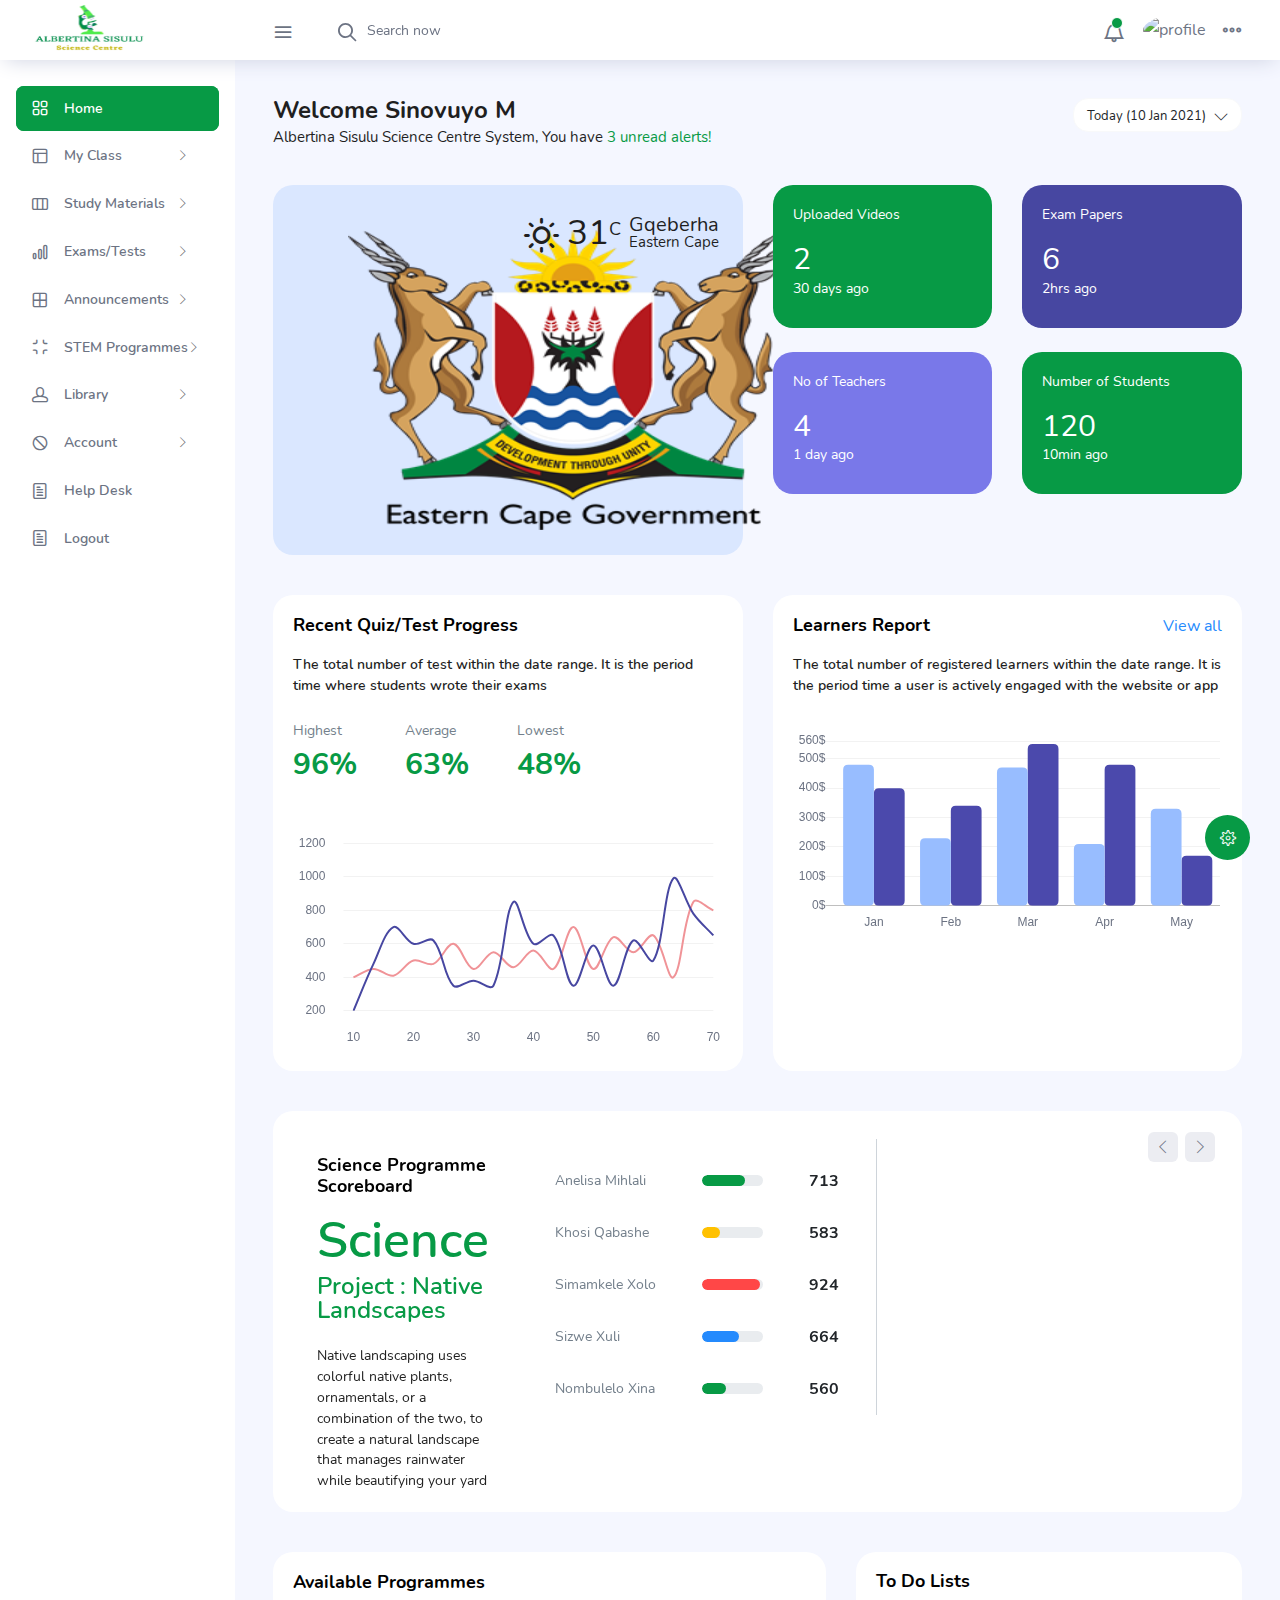
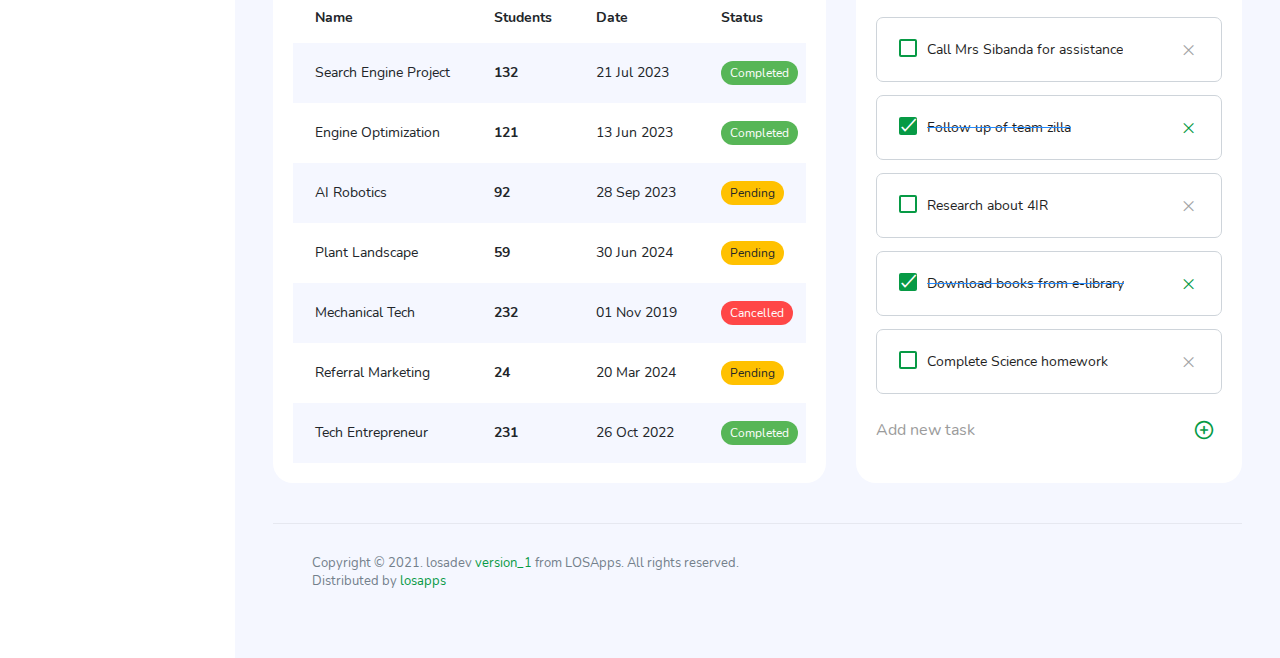
==== commit fd530d07: "Fixed Chats" ====
--- a/index.html
+++ b/index.html
@@ -238,7 +238,7 @@
               <li class="list active">
                 <div class="profile"><img src="images/faces/face1.jpg" alt="image"><span class="online"></span></div>
                 <div class="info">
-                  <p>Thomas Douglas</p>
+                  <p>Asanda Bosi</p>
                   <p>Available</p>
                 </div>
                 <small class="text-muted my-auto">19 min</small>
@@ -247,7 +247,7 @@
                 <div class="profile"><img src="images/faces/face2.jpg" alt="image"><span class="offline"></span></div>
                 <div class="info">
                   <div class="wrapper d-flex">
-                    <p>Catherine</p>
+                    <p>Bulelwa Xina</p>
                   </div>
                   <p>Away</p>
                 </div>
@@ -257,7 +257,7 @@
               <li class="list">
                 <div class="profile"><img src="images/faces/face3.jpg" alt="image"><span class="online"></span></div>
                 <div class="info">
-                  <p>Daniel Russell</p>
+                  <p>Samkelisiwe Zono</p>
                   <p>Available</p>
                 </div>
                 <small class="text-muted my-auto">14 min</small>
@@ -265,7 +265,7 @@
               <li class="list">
                 <div class="profile"><img src="images/faces/face4.jpg" alt="image"><span class="offline"></span></div>
                 <div class="info">
-                  <p>James Richardson</p>
+                  <p>Sizwe Camangu</p>
                   <p>Away</p>
                 </div>
                 <small class="text-muted my-auto">2 min</small>
@@ -273,7 +273,7 @@
               <li class="list">
                 <div class="profile"><img src="images/faces/face5.jpg" alt="image"><span class="online"></span></div>
                 <div class="info">
-                  <p>Madeline Kennedy</p>
+                  <p>Xolani Xaba</p>
                   <p>Available</p>
                 </div>
                 <small class="text-muted my-auto">5 min</small>
@@ -281,7 +281,7 @@
               <li class="list">
                 <div class="profile"><img src="images/faces/face6.jpg" alt="image"><span class="online"></span></div>
                 <div class="info">
-                  <p>Sarah Graves</p>
+                  <p>Snovuyo Simamkele</p>
                   <p>Available</p>
                 </div>
                 <small class="text-muted my-auto">47 min</small>
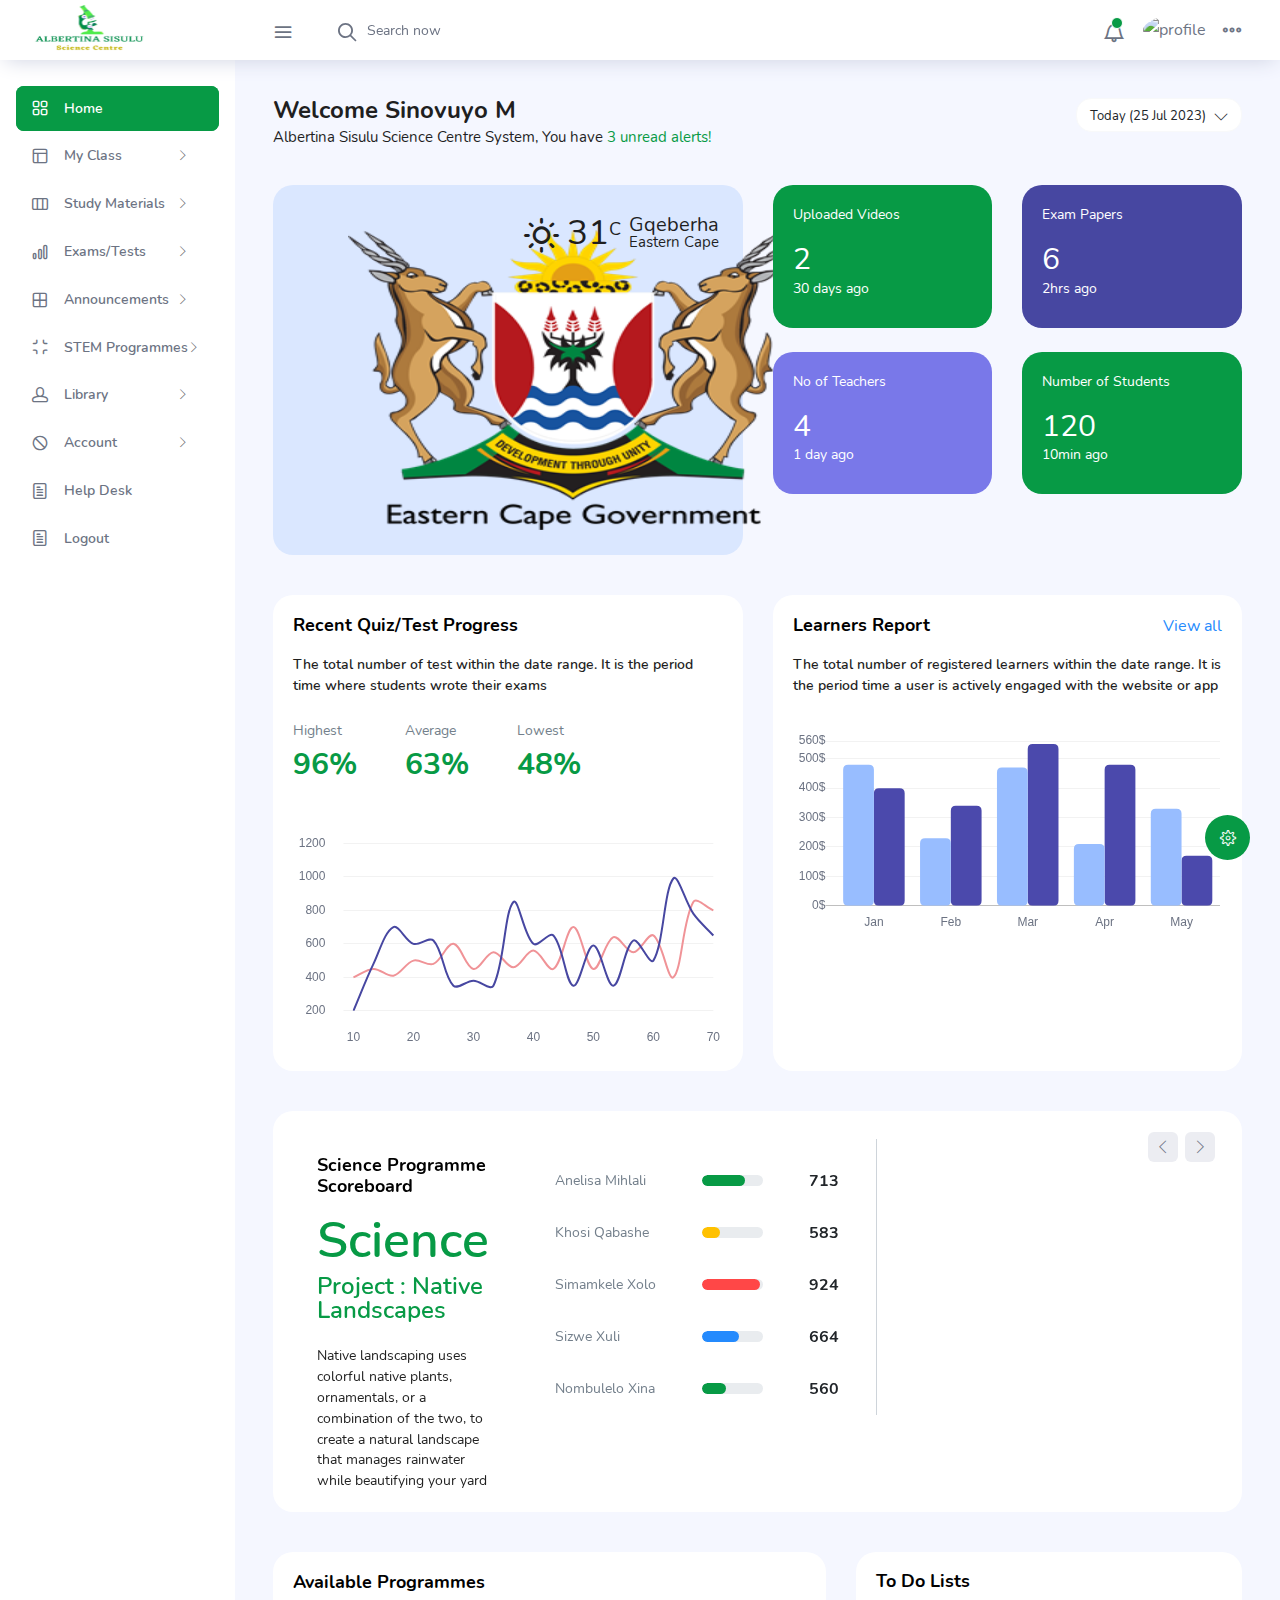
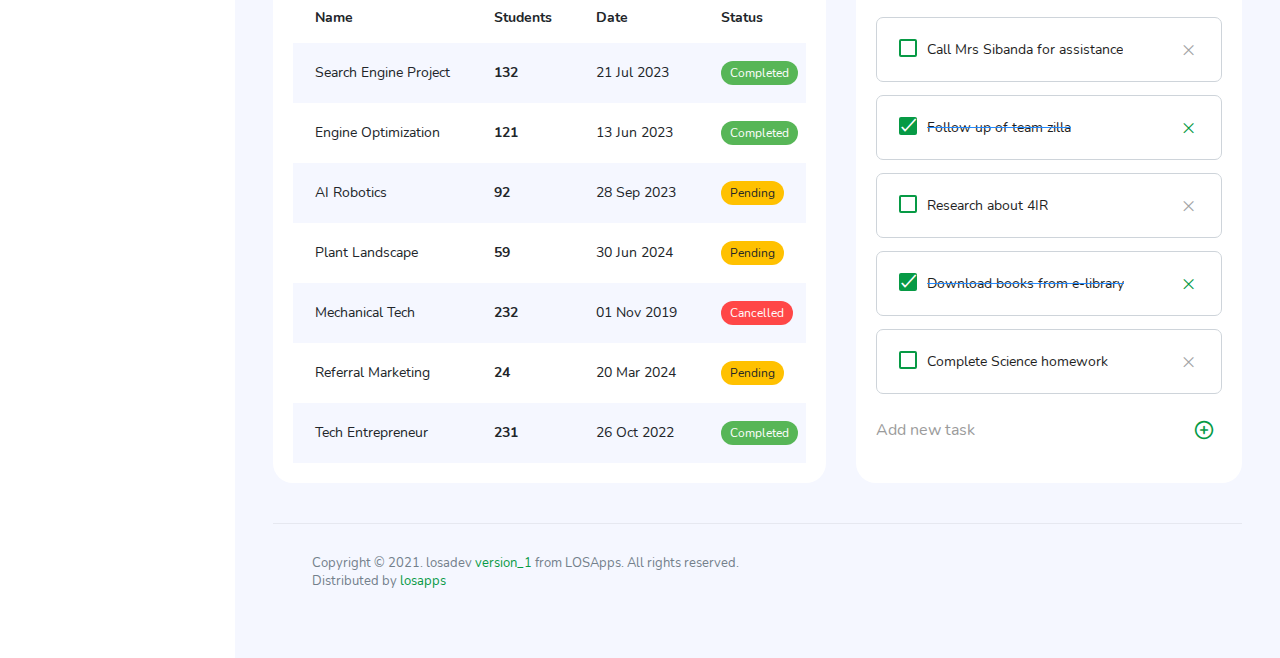
==== commit c570950f: "Fixed Side Panels" ====
--- a/index.html
+++ b/index.html
@@ -216,16 +216,16 @@
                 <i class="ti-control-record text-primary mr-2"></i>
                 <span>Feb 11 2018</span>
               </div>
-              <p class="mb-0 font-weight-thin text-gray">Creating component page build a js</p>
-              <p class="text-gray mb-0">The total number of sessions</p>
+              <p class="mb-0 font-weight-thin text-gray">Mathemetical Webinar</p>
+              <p class="text-gray mb-0">Lecture with Dr Blade Nzimande</p>
             </div>
             <div class="events pt-4 px-3">
               <div class="wrapper d-flex mb-2">
                 <i class="ti-control-record text-primary mr-2"></i>
-                <span>Feb 7 2018</span>
-              </div>
-              <p class="mb-0 font-weight-thin text-gray">Meeting with Alisa</p>
-              <p class="text-gray mb-0 ">Call Sarah Graves</p>
+                <span>Aug 28 2023</span>
+              </div>
+              <p class="mb-0 font-weight-thin text-gray">Albertina Science Day</p>
+              <p class="text-gray mb-0 ">Fun &amp; Entertainment</p>
             </div>
           </div>
           <!-- To do section tab ends -->
@@ -431,7 +431,7 @@
                  <div class="justify-content-end d-flex">
                   <div class="dropdown flex-md-grow-1 flex-xl-grow-0">
                     <button class="btn btn-sm btn-light bg-white dropdown-toggle" type="button" id="dropdownMenuDate2" data-toggle="dropdown" aria-haspopup="true" aria-expanded="true">
-                     <i class="mdi mdi-calendar"></i> Today (10 Jan 2021)
+                     <i class="mdi mdi-calendar"></i> Today (25 Jul 2023)
                     </button>
                     <div class="dropdown-menu dropdown-menu-right" aria-labelledby="dropdownMenuDate2">
                       <a class="dropdown-item" href="#">January - March</a>
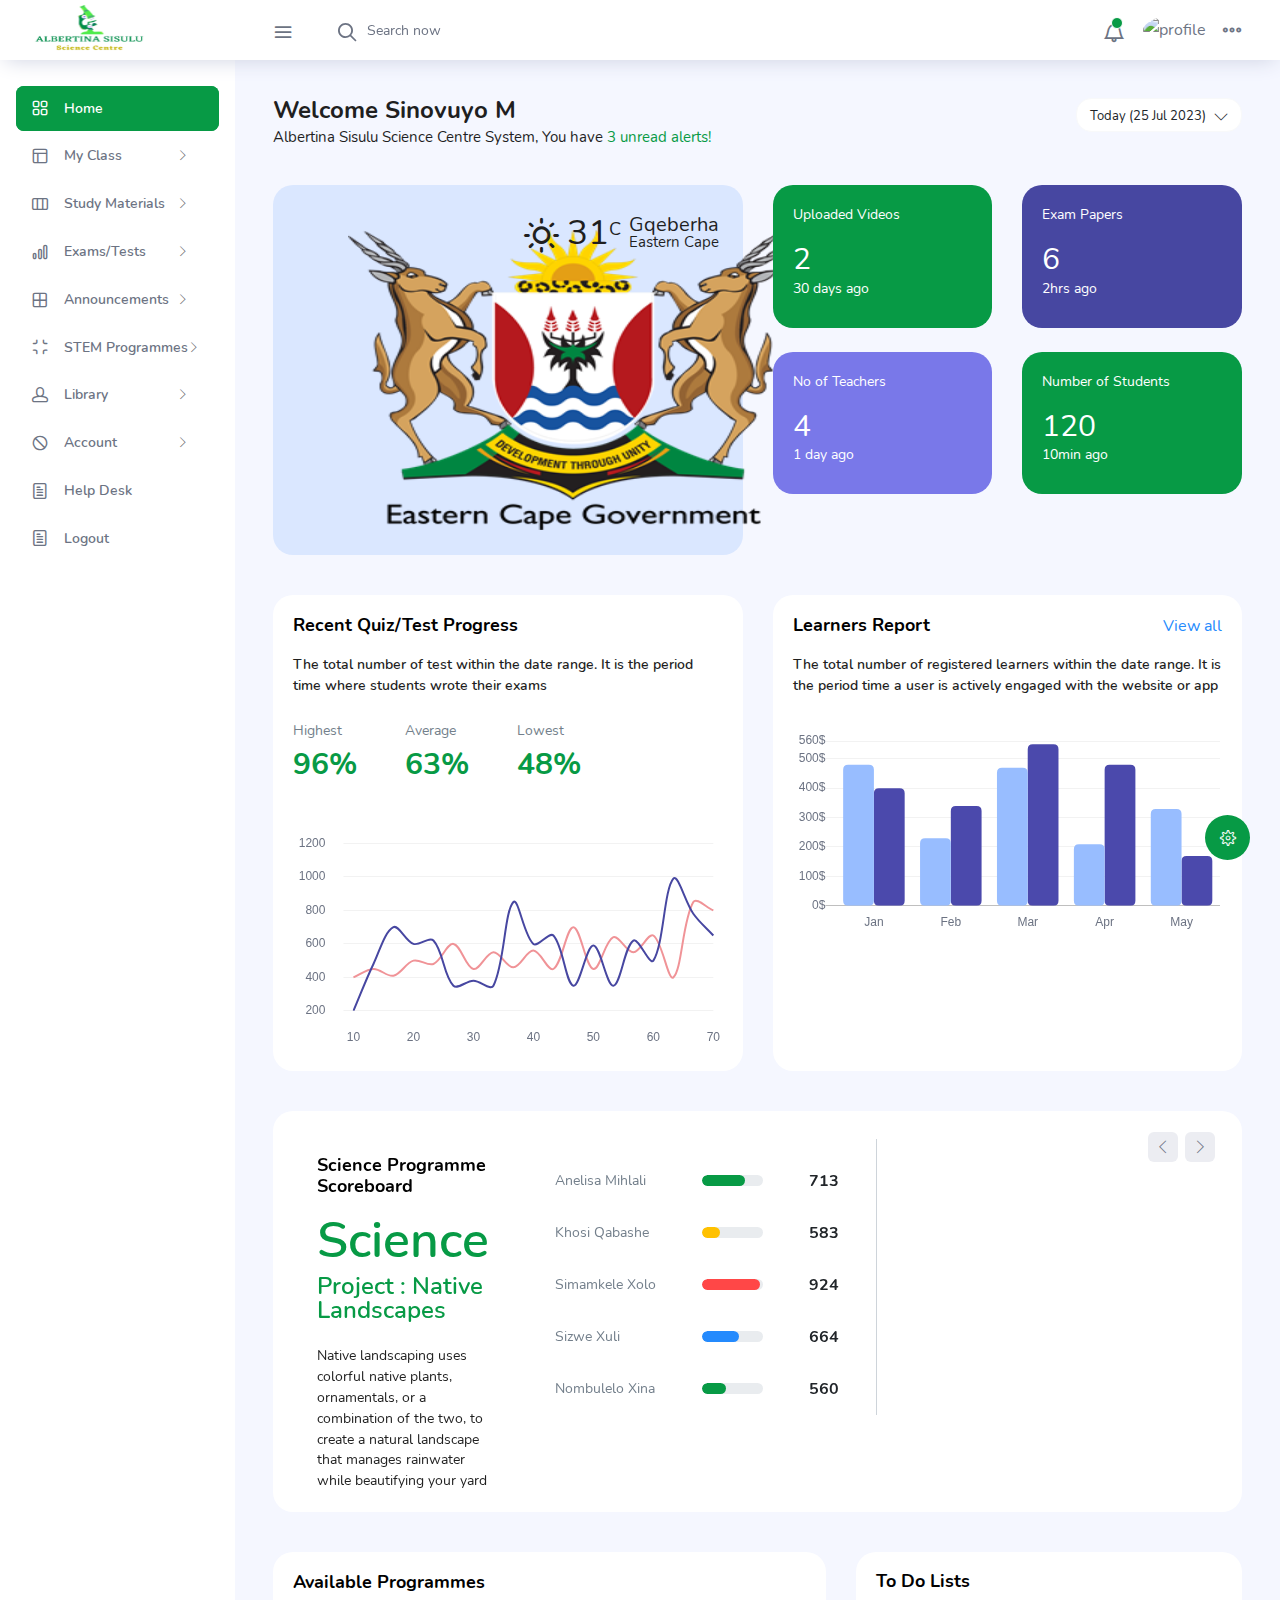
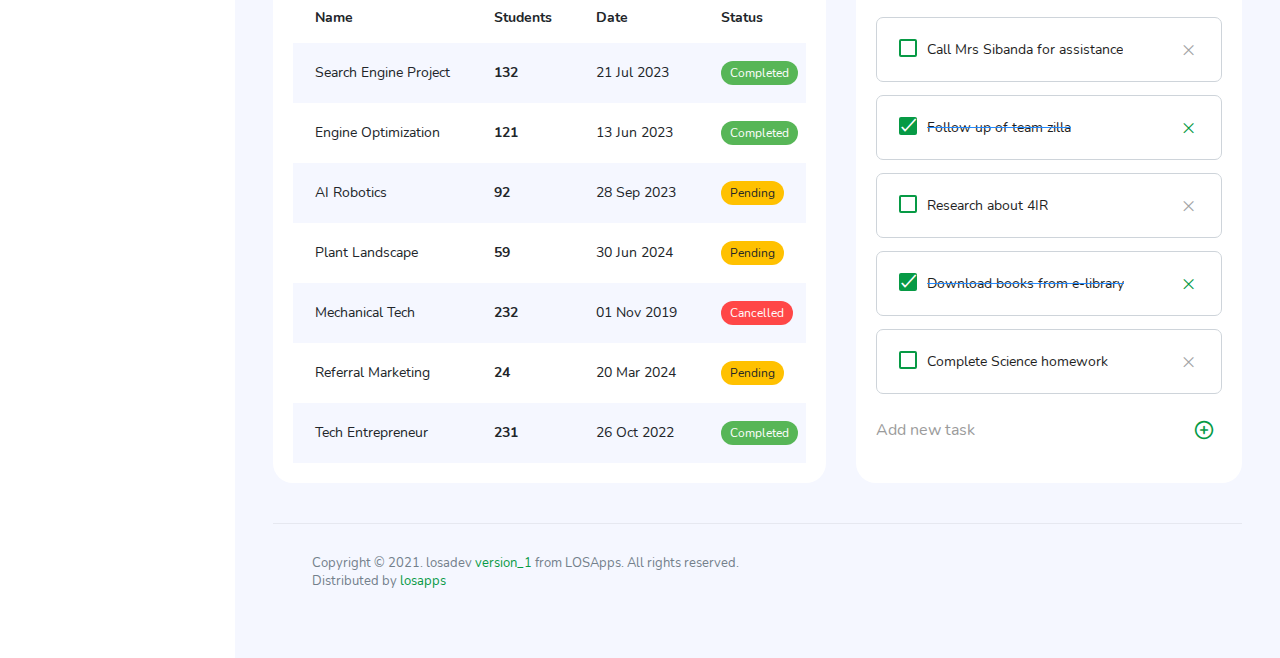
==== commit 919ab6ad: "Fixed Side bar" ====
--- a/index.html
+++ b/index.html
@@ -356,7 +356,7 @@
             </a>
             <div class="collapse" id="tables">
               <ul class="nav flex-column sub-menu">
-                <li class="nav-item"> <a class="nav-link" href="pages/tables/basic-table.html">Basic table</a></li>
+                <li class="nav-item"> <a class="nav-link" href="pages/tables/basic-table.html">Recent</a></li>
               </ul>
             </div>
           </li>
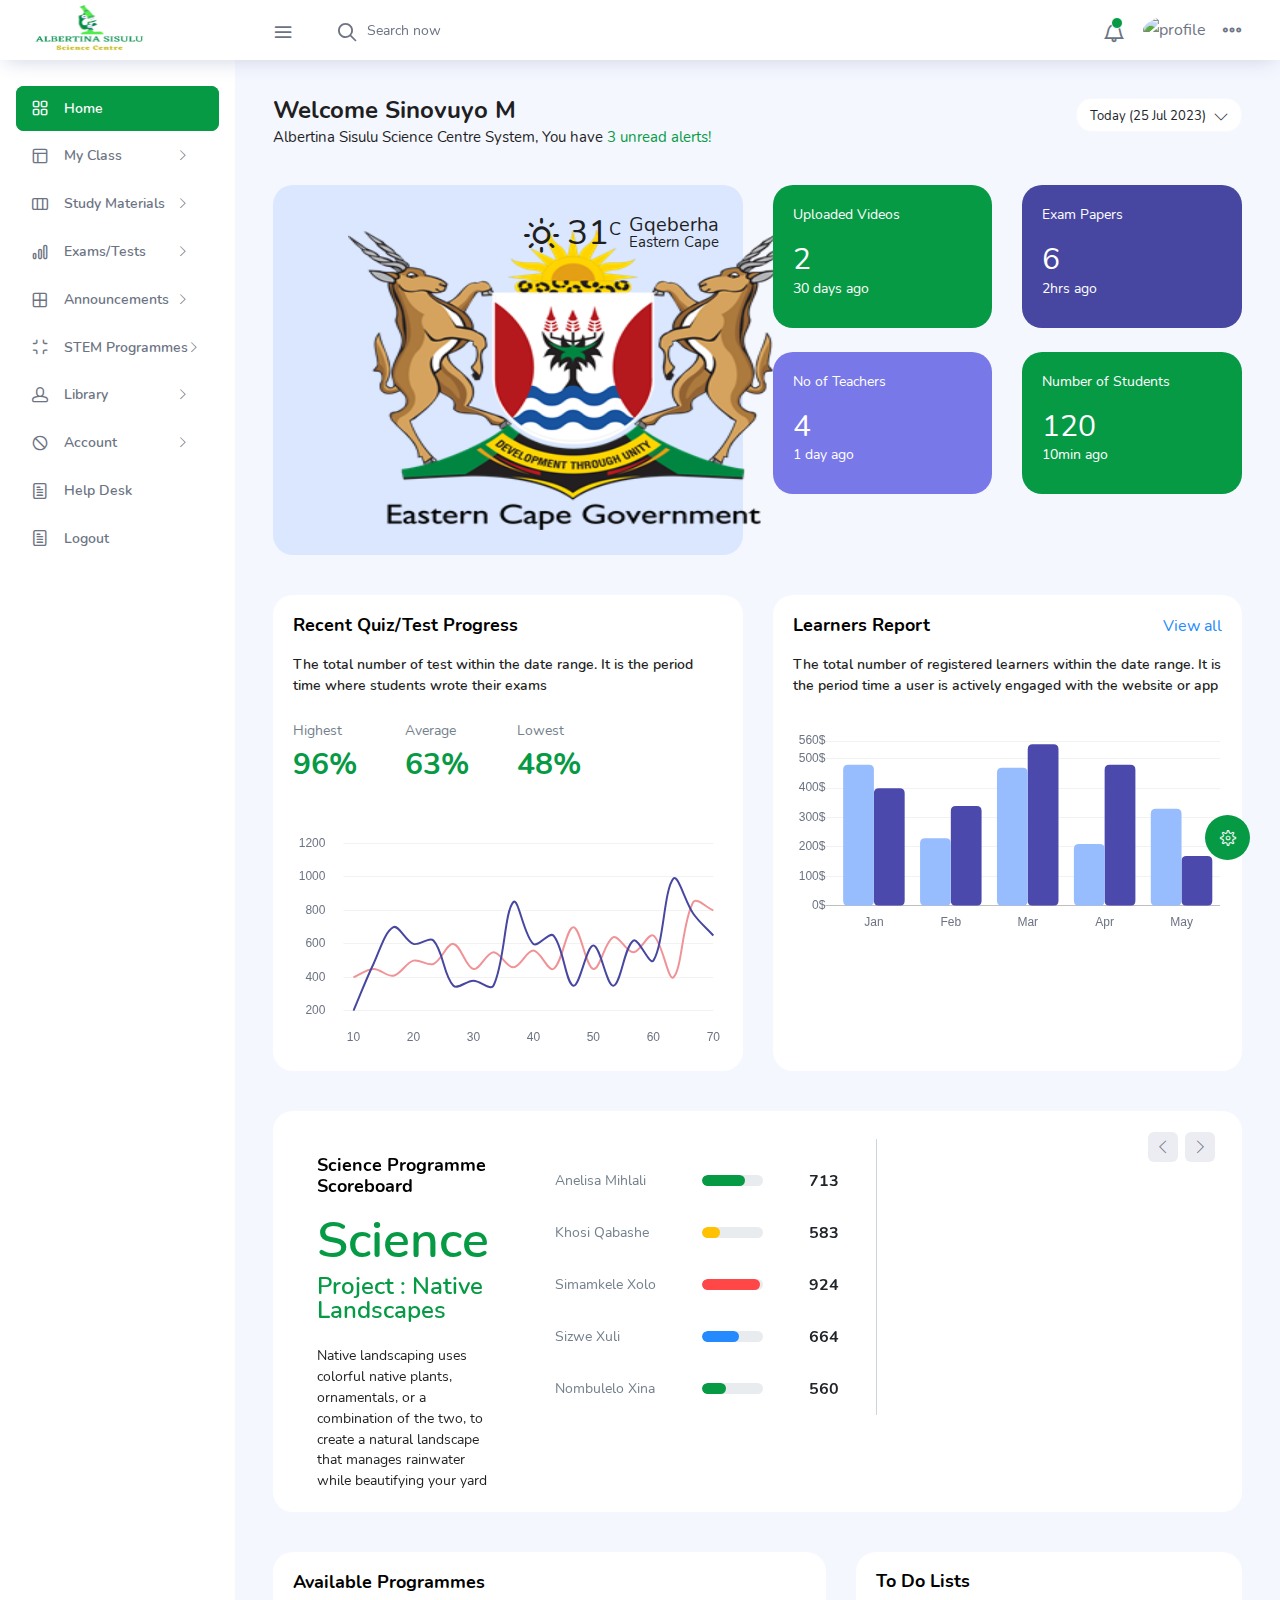
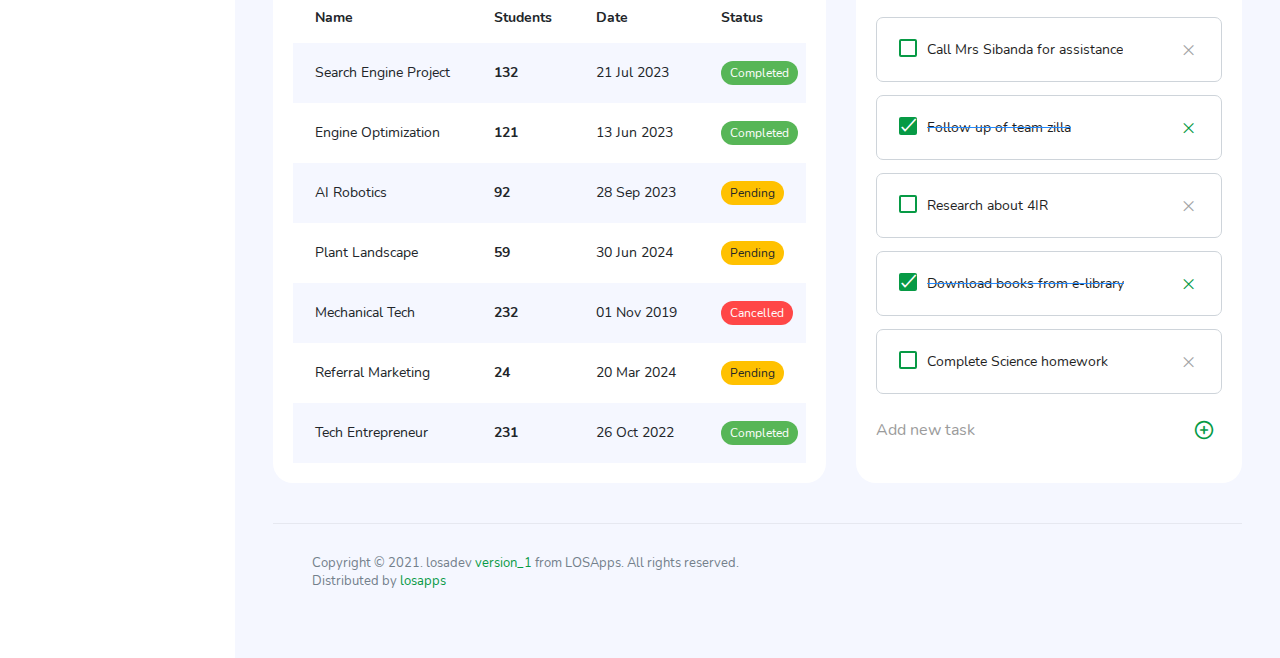
==== commit c5426881: "Added Upload File Page" ====
--- a/index.html
+++ b/index.html
@@ -324,10 +324,10 @@
             </a>
             <div class="collapse" id="form-elements">
               <ul class="nav flex-column sub-menu">
-                <li class="nav-item"><a class="nav-link" href="pages/forms/basic_elements.html">Past Papers</a></li>
+                <li class="nav-item"><a class="nav-link" href="pages/tables/papers.html">Past Papers</a></li>
                 <li class="nav-item"><a class="nav-link" href="pages/forms/basic_elements.html">Memorandums</a></li>
-                <li class="nav-item"><a class="nav-link" href="pages/forms/basic_elements.html">Live Class</a></li>
-                <li class="nav-item"><a class="nav-link" href="pages/forms/basic_elements.html">Recordings</a></li>
+                <li class="nav-item"><a class="nav-link" href="pages/tables/papers.html">Live Class</a></li>
+                <li class="nav-item"><a class="nav-link" href="pages/tables/papers.html">Recordings</a></li>
                 <li class="nav-item"><a class="nav-link" href="pages/forms/basic_elements.html">Tutorials</a></li>
               </ul>
             </div>
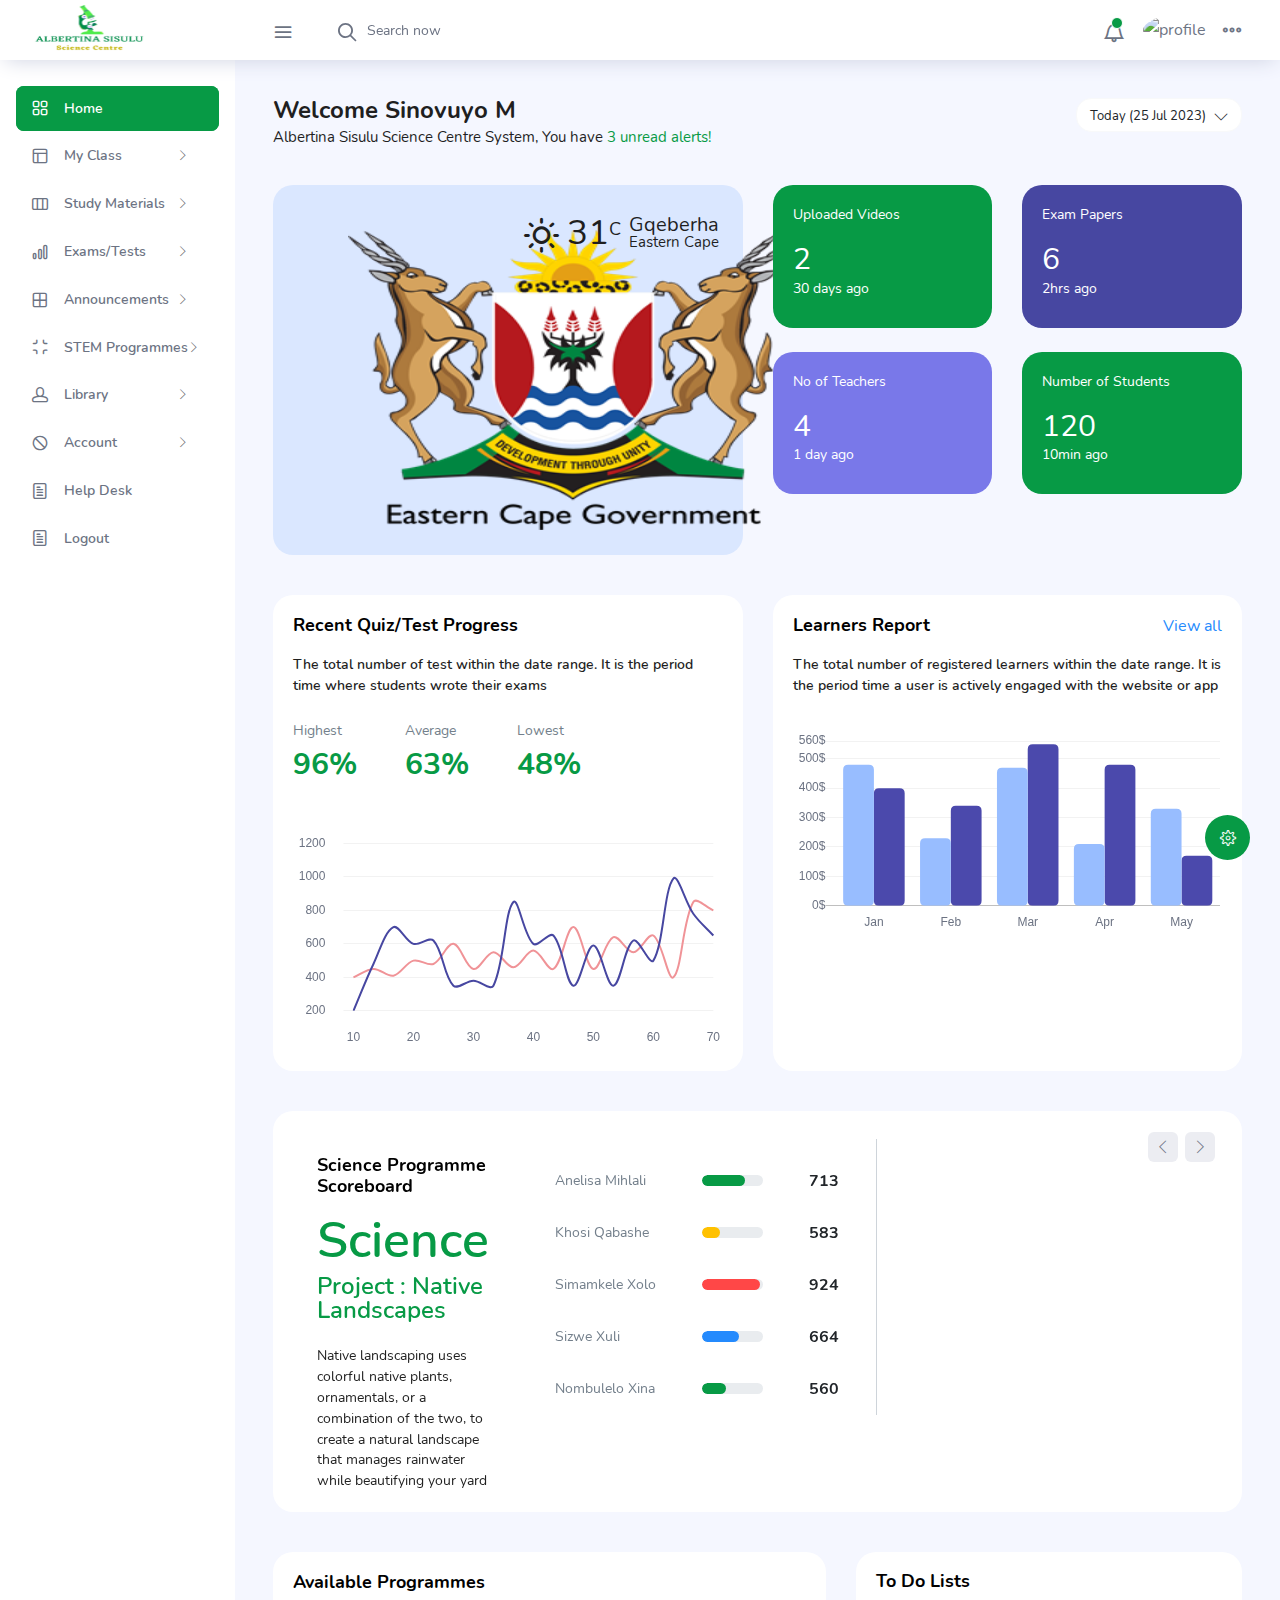
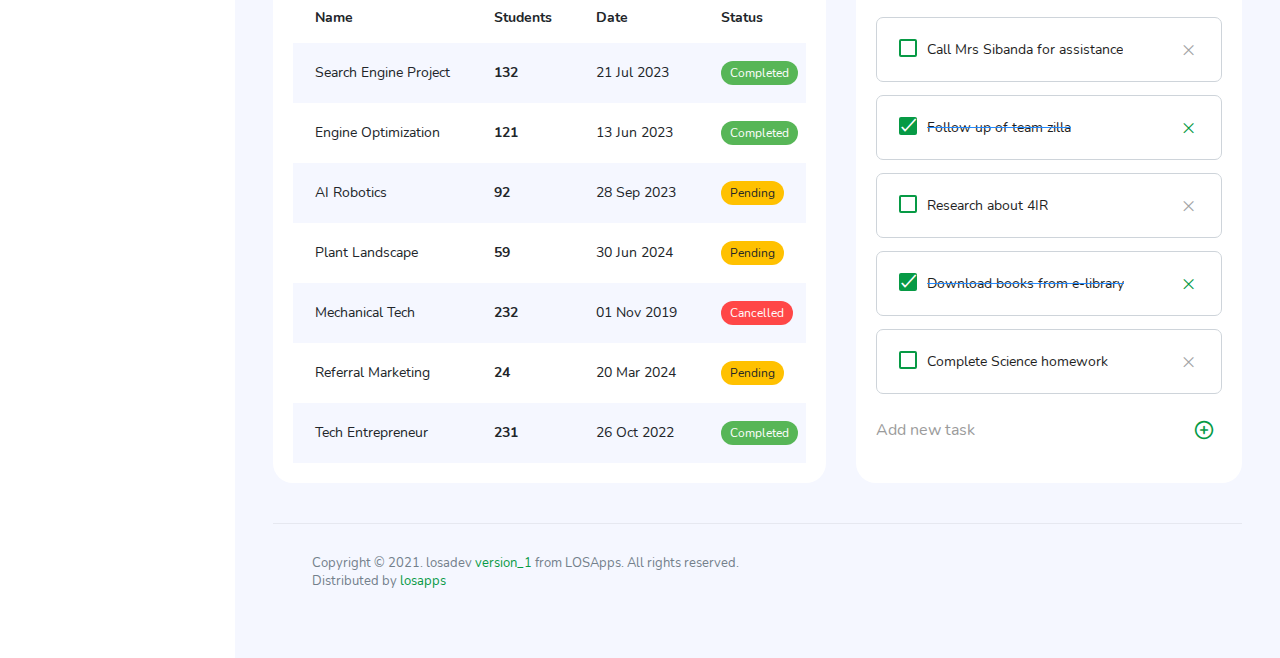
==== commit 1a009896: "Fixed Page Routing" ====
--- a/index.html
+++ b/index.html
@@ -327,7 +327,7 @@
                 <li class="nav-item"><a class="nav-link" href="pages/tables/papers.html">Past Papers</a></li>
                 <li class="nav-item"><a class="nav-link" href="pages/forms/basic_elements.html">Memorandums</a></li>
                 <li class="nav-item"><a class="nav-link" href="pages/tables/papers.html">Live Class</a></li>
-                <li class="nav-item"><a class="nav-link" href="pages/tables/papers.html">Recordings</a></li>
+                <li class="nav-item"><a class="nav-link" href="pages/tables/recordings.html">Recordings</a></li>
                 <li class="nav-item"><a class="nav-link" href="pages/forms/basic_elements.html">Tutorials</a></li>
               </ul>
             </div>
@@ -835,221 +835,8 @@
             </div>
           </div>
 
-<!--           
-          <div class="row">
-            <div class="col-md-4 stretch-card grid-margin">
-              <div class="card">
-                <div class="card-body">
-                  <p class="card-title mb-0">Projects</p>
-                  <div class="table-responsive">
-                    <table class="table table-borderless">
-                      <thead>
-                        <tr>
-                          <th class="pl-0  pb-2 border-bottom">Places</th>
-                          <th class="border-bottom pb-2">Orders</th>
-                          <th class="border-bottom pb-2">Users</th>
-                        </tr>
-                      </thead>
-                      <tbody>
-                        <tr>
-                          <td class="pl-0">Kentucky</td>
-                          <td><p class="mb-0"><span class="font-weight-bold mr-2">65</span>(2.15%)</p></td>
-                          <td class="text-muted">65</td>
-                        </tr>
-                        <tr>
-                          <td class="pl-0">Ohio</td>
-                          <td><p class="mb-0"><span class="font-weight-bold mr-2">54</span>(3.25%)</p></td>
-                          <td class="text-muted">51</td>
-                        </tr>
-                        <tr>
-                          <td class="pl-0">Nevada</td>
-                          <td><p class="mb-0"><span class="font-weight-bold mr-2">22</span>(2.22%)</p></td>
-                          <td class="text-muted">32</td>
-                        </tr>
-                        <tr>
-                          <td class="pl-0">North Carolina</td>
-                          <td><p class="mb-0"><span class="font-weight-bold mr-2">46</span>(3.27%)</p></td>
-                          <td class="text-muted">15</td>
-                        </tr>
-                        <tr>
-                          <td class="pl-0">Montana</td>
-                          <td><p class="mb-0"><span class="font-weight-bold mr-2">17</span>(1.25%)</p></td>
-                          <td class="text-muted">25</td>
-                        </tr>
-                        <tr>
-                          <td class="pl-0">Nevada</td>
-                          <td><p class="mb-0"><span class="font-weight-bold mr-2">52</span>(3.11%)</p></td>
-                          <td class="text-muted">71</td>
-                        </tr>
-                        <tr>
-                          <td class="pl-0 pb-0">Louisiana</td>
-                          <td class="pb-0"><p class="mb-0"><span class="font-weight-bold mr-2">25</span>(1.32%)</p></td>
-                          <td class="pb-0">14</td>
-                        </tr>
-                      </tbody>
-                    </table>
-                  </div>
-                </div>
-              </div>
-            </div>
-            <div class="col-md-4 stretch-card grid-margin">
-              <div class="row">
-                <div class="col-md-12 grid-margin stretch-card">
-                  <div class="card">
-                    <div class="card-body">
-                      <p class="card-title">Charts</p>
-                      <div class="charts-data">
-                        <div class="mt-3">
-                          <p class="mb-0">Data 1</p>
-                          <div class="d-flex justify-content-between align-items-center">
-                            <div class="progress progress-md flex-grow-1 mr-4">
-                              <div class="progress-bar bg-inf0" role="progressbar" style="width: 95%" aria-valuenow="95" aria-valuemin="0" aria-valuemax="100"></div>
-                            </div>
-                            <p class="mb-0">5k</p>
-                          </div>
-                        </div>
-                        <div class="mt-3">
-                          <p class="mb-0">Data 2</p>
-                          <div class="d-flex justify-content-between align-items-center">
-                            <div class="progress progress-md flex-grow-1 mr-4">
-                              <div class="progress-bar bg-info" role="progressbar" style="width: 35%" aria-valuenow="35" aria-valuemin="0" aria-valuemax="100"></div>
-                            </div>
-                            <p class="mb-0">1k</p>
-                          </div>
-                        </div>
-                        <div class="mt-3">
-                          <p class="mb-0">Data 3</p>
-                          <div class="d-flex justify-content-between align-items-center">
-                            <div class="progress progress-md flex-grow-1 mr-4">
-                              <div class="progress-bar bg-info" role="progressbar" style="width: 48%" aria-valuenow="48" aria-valuemin="0" aria-valuemax="100"></div>
-                            </div>
-                            <p class="mb-0">992</p>
-                          </div>
-                        </div>
-                        <div class="mt-3">
-                          <p class="mb-0">Data 4</p>
-                          <div class="d-flex justify-content-between align-items-center">
-                            <div class="progress progress-md flex-grow-1 mr-4">
-                              <div class="progress-bar bg-info" role="progressbar" style="width: 25%" aria-valuenow="25" aria-valuemin="0" aria-valuemax="100"></div>
-                            </div>
-                            <p class="mb-0">687</p>
-                          </div>
-                        </div>
-                      </div>  
-                    </div>
-                  </div>
-                </div>
-                <div class="col-md-12 stretch-card grid-margin grid-margin-md-0">
-                  <div class="card data-icon-card-primary">
-                    <div class="card-body">
-                      <p class="card-title text-white">Number of Meetings</p>                      
-                      <div class="row">
-                        <div class="col-8 text-white">
-                          <h3>34040</h3>
-                          <p class="text-white font-weight-500 mb-0">The total number of sessions within the date range.It is calculated as the sum . </p>
-                        </div>
-                        <div class="col-4 background-icon">
-                        </div>
-                      </div>
-                    </div>
-                  </div>
-                </div>
-              </div>
-            </div>
-            <div class="col-md-4 stretch-card grid-margin">
-              <div class="card">
-                <div class="card-body">
-                  <p class="card-title">Notifications</p>
-                  <ul class="icon-data-list">
-                    <li>
-                      <div class="d-flex">
-                        <img src="images/faces/face1.jpg" alt="user">
-                        <div>
-                          <p class="text-info mb-1">Lelethu Camanga</p>
-                          <p class="mb-0"> Assignment 1 have been created</p>
-                          <small>9:30 am</small>
-                        </div>
-                      </div>
-                    </li>
-                    <li>
-                      <div class="d-flex">
-                        <img src="images/faces/face2.jpg" alt="user">
-                        <div>
-                          <p class="text-info mb-1">Bongani Xaba</p>
-                          <p class="mb-0">You have done a great job #TW111</p>
-                          <small>10:30 am</small>
-                        </div>
-                      </div>
-                    </li>
-                    <li>
-                      <div class="d-flex">
-                      <img src="images/faces/face3.jpg" alt="user">
-                     <div>
-                      <p class="text-info mb-1">Leonard Sibisi</p>
-                      <p class="mb-0">Shared a file with you</p>
-                      <small>11:30 am</small>
-                     </div>
-                      </div>
-                    </li>
-                    <li>
-                      <div class="d-flex">
-                        <img src="images/faces/face4.jpg" alt="user">
-                        <div>
-                          <p class="text-info mb-1">George Morrison</p>
-                          <p class="mb-0">Sales dashboard have been created</p>
-                          <small>8:50 am</small>
-                        </div>
-                      </div>
-                    </li>
-                    <li>
-                      <div class="d-flex">
-                        <img src="images/faces/face5.jpg" alt="user">
-                        <div>
-                        <p class="text-info mb-1">Ryan Cortez</p>
-                        <p class="mb-0">Herbs are fun and easy to grow.</p>
-                        <small>9:00 am</small>
-                        </div>
-                      </div>
-                    </li>
-                  </ul>
-                </div>
-              </div>
-            </div>
-          </div>
-          <div class="row">
-            <div class="col-md-12 grid-margin stretch-card">
-              <div class="card">
-                <div class="card-body">
-                  <p class="card-title">Advanced Table</p>
-                  <div class="row">
-                    <div class="col-12">
-                      <div class="table-responsive">
-                        <table id="example" class="display expandable-table" style="width:100%">
-                          <thead>
-                            <tr>
-                              <th>Quote#</th>
-                              <th>Product</th>
-                              <th>Business type</th>
-                              <th>Policy holder</th>
-                              <th>Premium</th>
-                              <th>Status</th>
-                              <th>Updated at</th>
-                              <th></th>
-                            </tr>
-                          </thead>
-                      </table>
-                      </div>
-                    </div>
-                  </div>
-                  </div>
-                </div>
 
-                
-              </div>
-            </div>
-        </div> -->
-        <!-- content-wrapper ends -->
-        <!-- partial:partials/_footer.html -->
+          
         <footer class="footer">
           <div class="d-sm-flex justify-content-center justify-content-sm-between">
             <span class="text-muted text-center text-sm-left d-block d-sm-inline-block">Copyright © 2021.  losadev <a href="https://www.bootstrapdash.com/" target="_blank">version_1</a> from LOSApps. All rights reserved.</span>
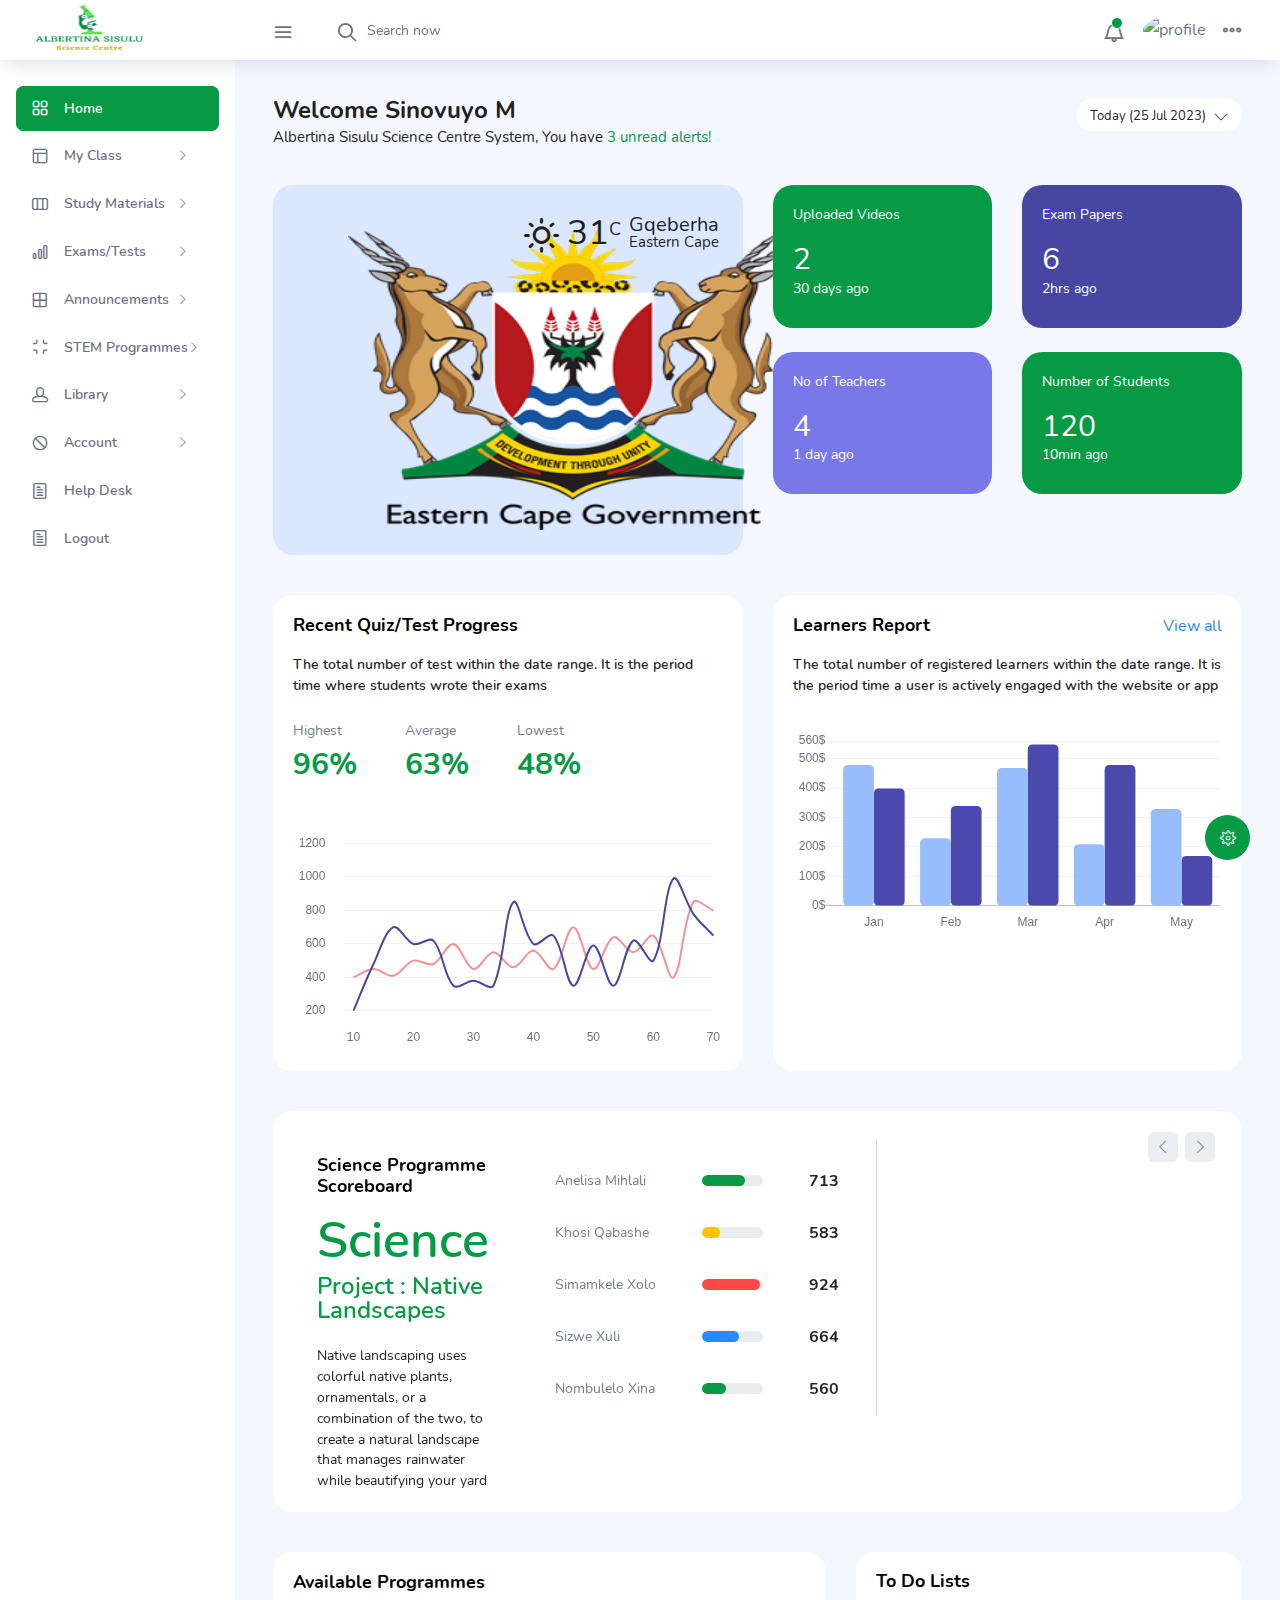
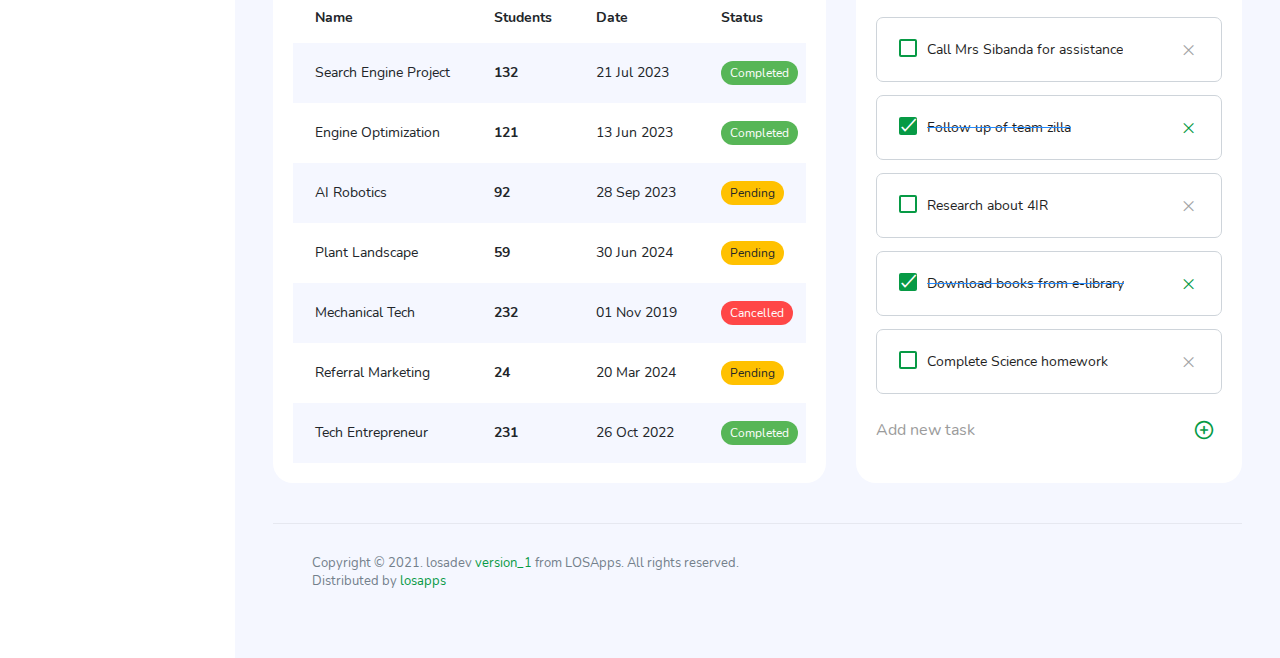
==== commit 906dd787: "Fixed footers" ====
--- a/index.html
+++ b/index.html
@@ -836,16 +836,15 @@
           </div>
 
 
-          
-        <footer class="footer">
-          <div class="d-sm-flex justify-content-center justify-content-sm-between">
-            <span class="text-muted text-center text-sm-left d-block d-sm-inline-block">Copyright © 2021.  losadev <a href="https://www.bootstrapdash.com/" target="_blank">version_1</a> from LOSApps. All rights reserved.</span>
-            <!-- <span class="float-none float-sm-right d-block mt-1 mt-sm-0 text-center">Hand-crafted & made with <i class="ti-heart text-danger ml-1"></i></span> -->
-          </div>
-          <div class="d-sm-flex justify-content-center justify-content-sm-between">
-            <span class="text-muted text-center text-sm-left d-block d-sm-inline-block">Distributed by <a href="https://www.themewagon.com/" target="_blank">losapps</a></span> 
-          </div>
-        </footer> 
+          <footer class="footer">
+            <div class="d-sm-flex justify-content-center justify-content-sm-between">
+              <span class="text-muted text-center text-sm-left d-block d-sm-inline-block">Copyright © 2021.  losadev <a href="https://www.bootstrapdash.com/" target="_blank">version_1</a> from LOSApps. All rights reserved.</span>
+              <!-- <span class="float-none float-sm-right d-block mt-1 mt-sm-0 text-center">Hand-crafted & made with <i class="ti-heart text-danger ml-1"></i></span> -->
+            </div>
+            <div class="d-sm-flex justify-content-center justify-content-sm-between">
+              <span class="text-muted text-center text-sm-left d-block d-sm-inline-block">Distributed by <a href="https://www.themewagon.com/" target="_blank">losapps</a></span> 
+            </div>
+          </footer> 
         <!-- partial -->
       </div>
       <!-- main-panel ends -->
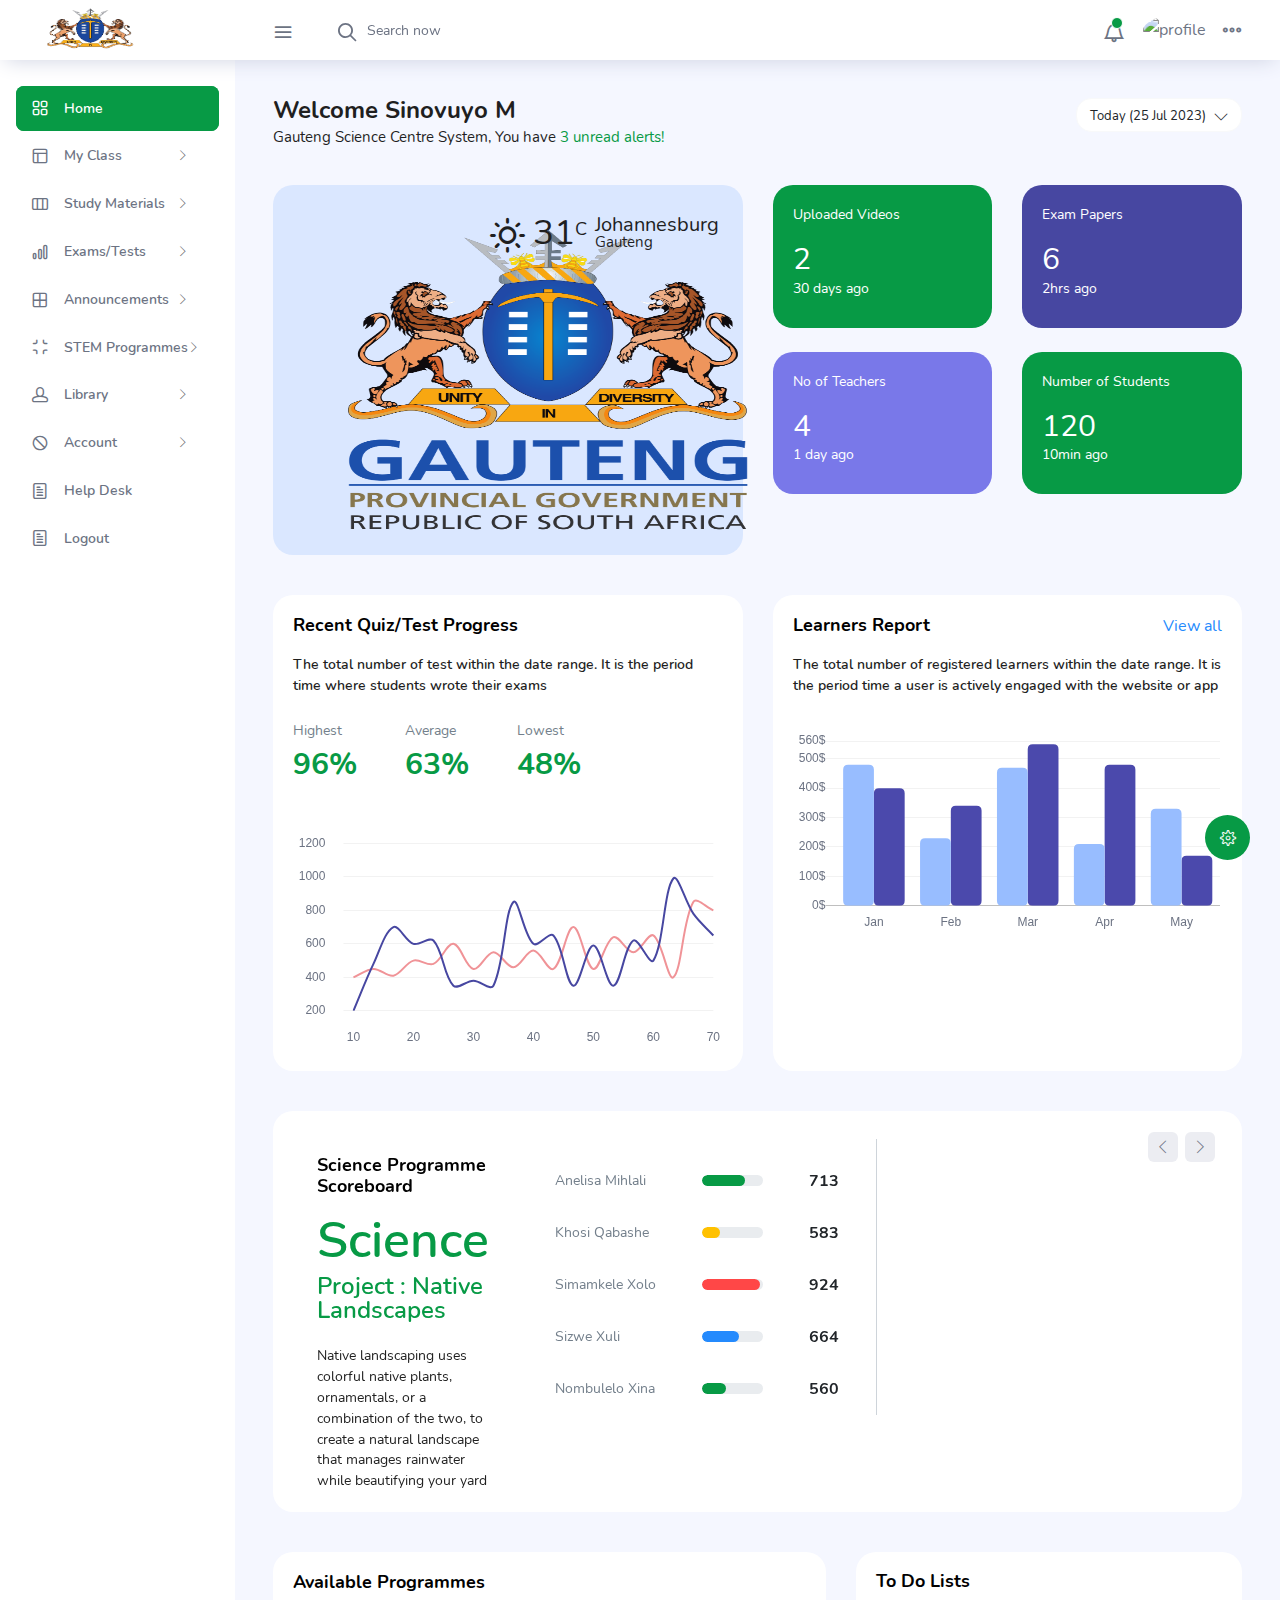
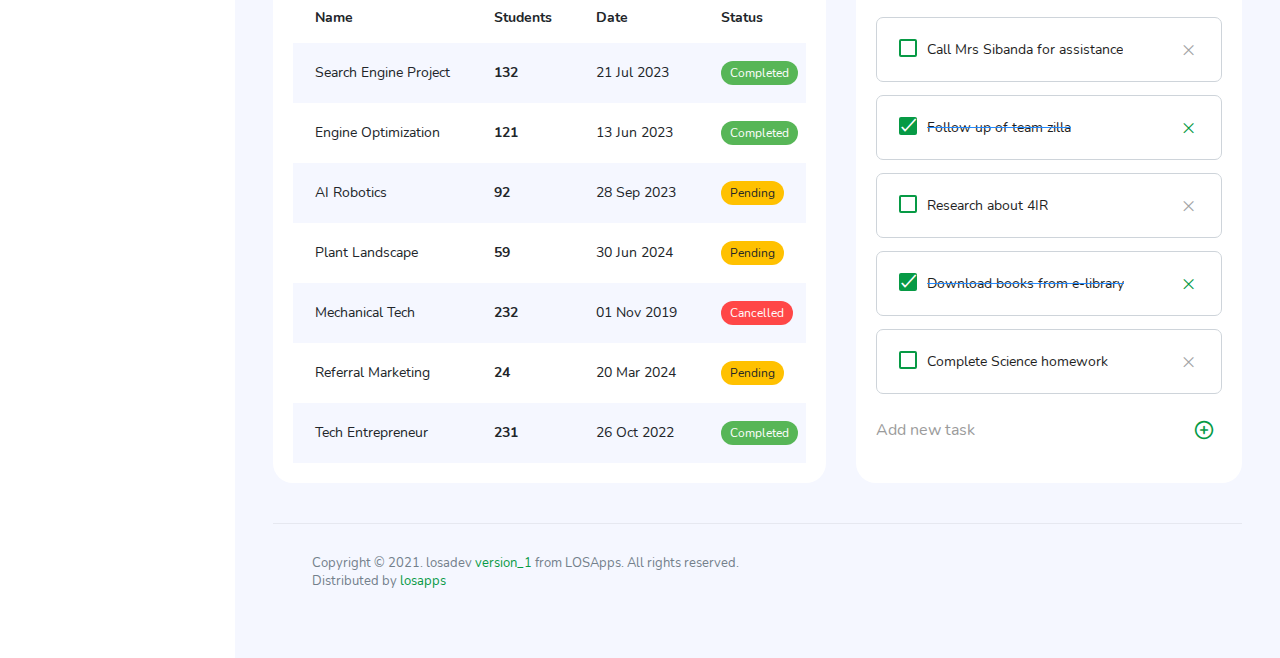
==== commit 60c3a134: "Convert TO GP Province" ====
--- a/index.html
+++ b/index.html
@@ -224,7 +224,7 @@
                 <i class="ti-control-record text-primary mr-2"></i>
                 <span>Aug 28 2023</span>
               </div>
-              <p class="mb-0 font-weight-thin text-gray">Albertina Science Day</p>
+              <p class="mb-0 font-weight-thin text-gray">Gauteng Science Day</p>
               <p class="text-gray mb-0 ">Fun &amp; Entertainment</p>
             </div>
           </div>
@@ -425,7 +425,7 @@
               <div class="row">
                 <div class="col-12 col-xl-8 mb-4 mb-xl-0">
                   <h3 class="font-weight-bold">Welcome Sinovuyo M</h3>
-                  <h6 class="font-weight-normal mb-0">Albertina Sisulu Science Centre System, You have <span class="text-primary">3 unread alerts!</span></h6>
+                  <h6 class="font-weight-normal mb-0">Gauteng Science Centre System, You have <span class="text-primary">3 unread alerts!</span></h6>
                 </div>
                 <div class="col-12 col-xl-4">
                  <div class="justify-content-end d-flex">
@@ -449,15 +449,15 @@
             <div class="col-md-6 grid-margin stretch-card">
               <div class="card tale-bg">
                 <div class="card-people mt-auto">
-                  <img src="images/HighDef.png" style="margin-left: 50px; padding: 25px; width: 500px;height: 350px;" alt="people">
+                  <img src="images/Gp.png" style="margin-left: 50px; padding: 25px; width: 450px;height: 350px;" alt="people">
                   <div class="weather-info">
                     <div class="d-flex">
                       <div>
                         <h2 class="mb-0 font-weight-normal"><i class="icon-sun mr-2"></i>31<sup>C</sup></h2>
                       </div>
                       <div class="ml-2">
-                        <h4 class="location font-weight-normal">Gqeberha</h4>
-                        <h6 class="font-weight-normal">Eastern Cape</h6>
+                        <h4 class="location font-weight-normal">Johannesburg</h4>
+                        <h6 class="font-weight-normal">Gauteng </h6>
                       </div>
                     </div>
                   </div>
